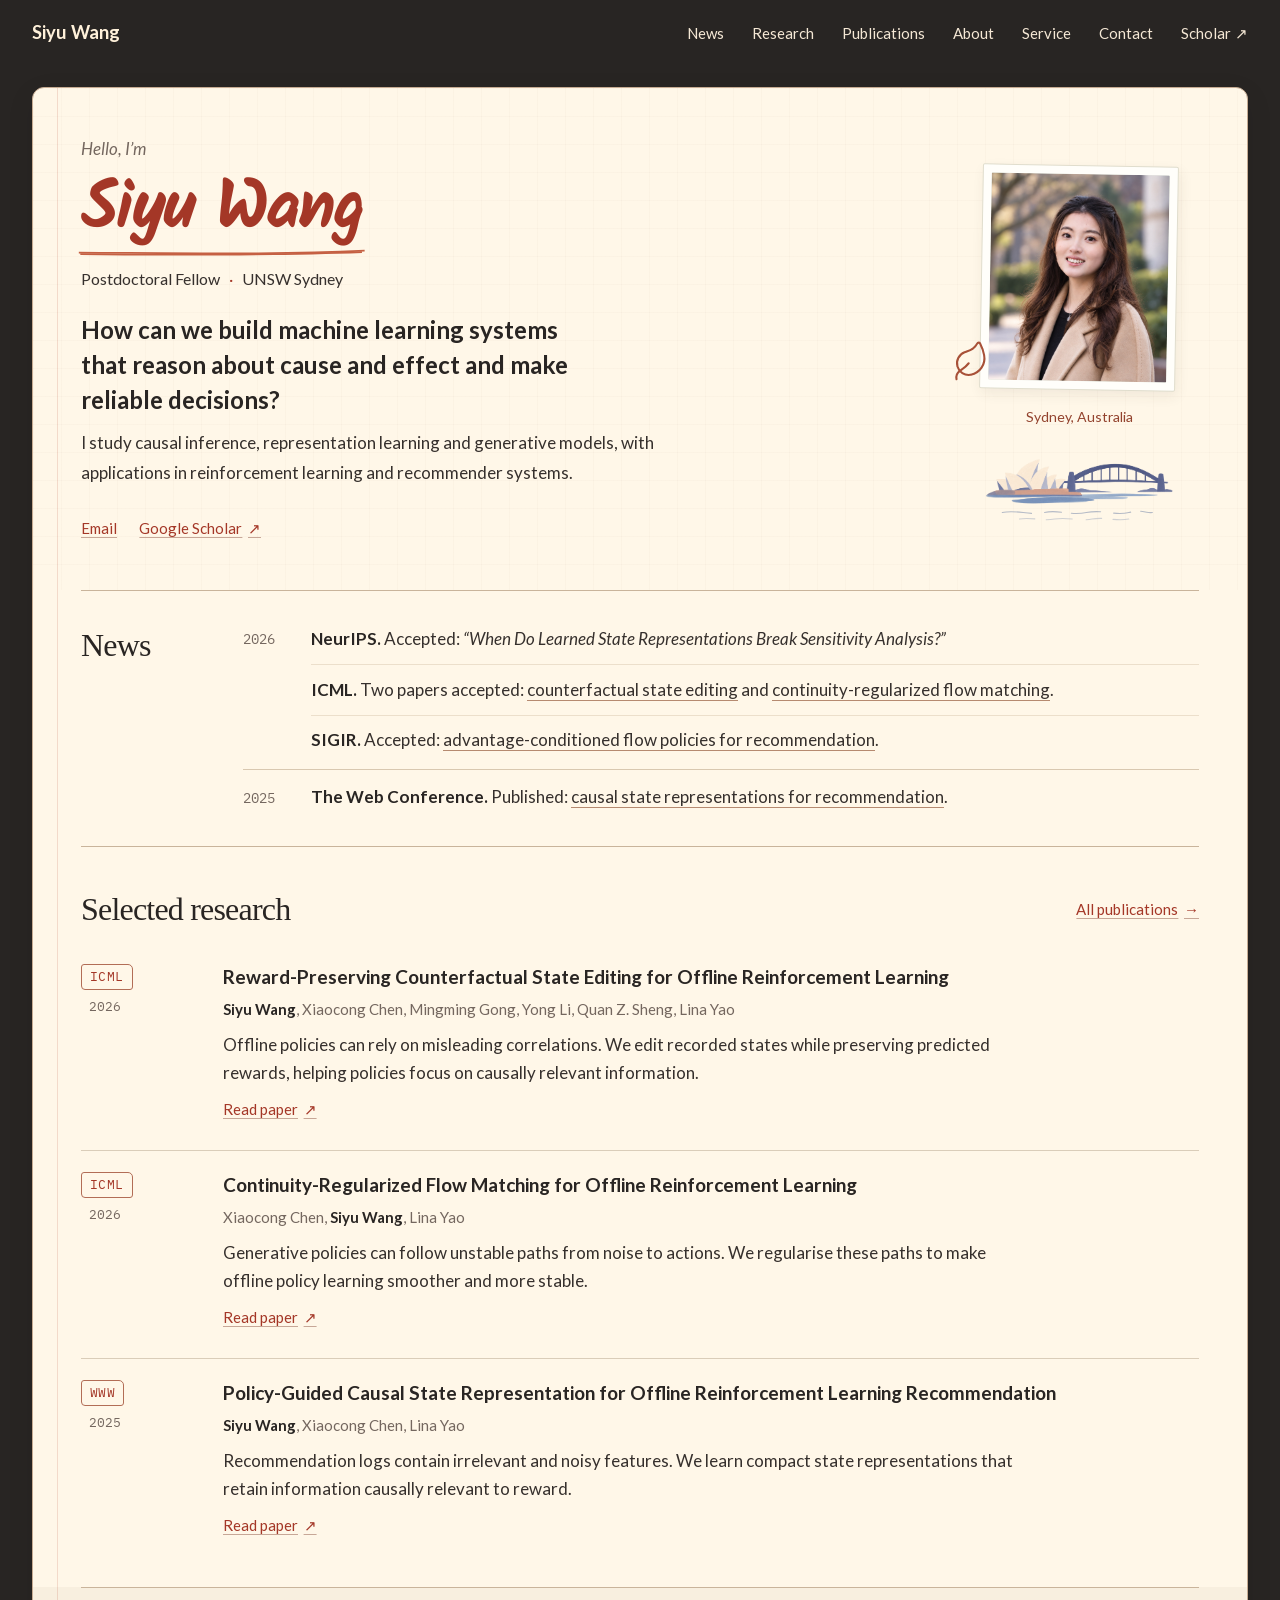
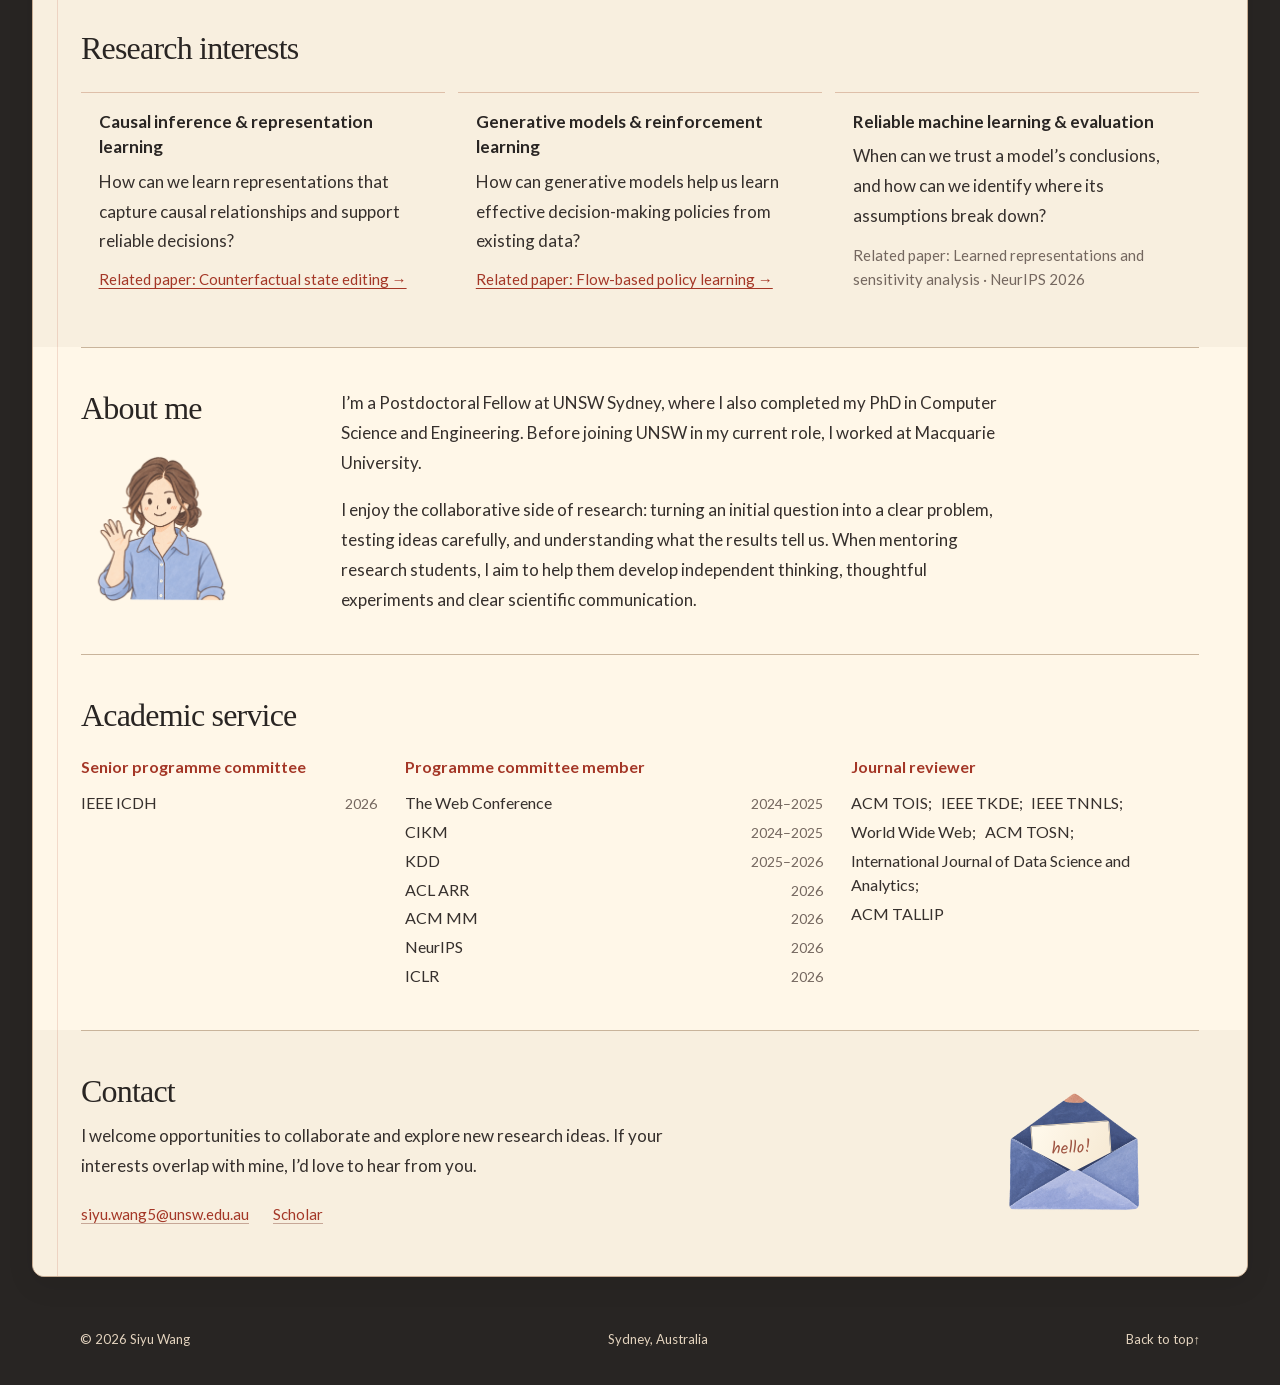
==== index.html @ 3f7496ab "Publish Siyu Wang academic website" ====
<!doctype html>
<html lang="en">
  <head>
    <meta charset="utf-8">
    <meta name="viewport" content="width=device-width, initial-scale=1">
    <title>Siyu Wang — Machine Learning Researcher</title>
    <meta name="description" content="Siyu Wang is a machine learning researcher working on causal inference, representation learning, generative models, and reliable decision-making.">
    <meta name="theme-color" content="#282523">
    <link rel="canonical" href="https://sy-siyu.github.io/">
    <meta property="og:type" content="profile">
    <meta property="og:title" content="Siyu Wang — Machine Learning Researcher">
    <meta property="og:description" content="Research in causal inference, representation learning, generative models, and reliable decision-making.">
    <meta property="og:url" content="https://sy-siyu.github.io/">
    <link rel="preload" href="assets/fonts/Kalam-Bold.ttf" as="font" type="font/ttf" crossorigin>
    <link rel="preload" href="assets/fonts/Lato-Regular.woff2" as="font" type="font/woff2" crossorigin>
    <link rel="stylesheet" href="assets/css/research.css?v=15">
    <link rel="stylesheet" href="assets/css/notebook.css?v=18">
    <script type="application/ld+json">
      {
        "@context": "https://schema.org",
        "@type": "Person",
        "name": "Siyu Wang",
        "jobTitle": "Postdoctoral Fellow",
        "affiliation": { "@type": "Organization", "name": "UNSW Sydney" },
        "alumniOf": { "@type": "CollegeOrUniversity", "name": "UNSW Sydney" },
        "url": "https://sy-siyu.github.io/",
        "sameAs": [
          "https://scholar.google.com/citations?user=9JVgfboAAAAJ&hl=en"
        ],
        "knowsAbout": [
          "Causal inference",
          "Representation learning",
          "Reinforcement learning",
          "Recommender systems",
          "Generative models",
          "Reliable machine learning"
        ]
      }
    </script>
  </head>
  <body>
    <a class="skip-link" href="#main">Skip to content</a>

    <header class="site-header" data-header>
      <div class="shell header-inner">
        <a class="brand" href="#top" aria-label="Siyu Wang, home">
          <span class="brand-name">Siyu Wang</span>
        </a>

        <nav class="site-nav" id="site-nav" aria-label="Primary navigation" data-nav>
          <a href="#news">News</a>
          <a href="#work">Research</a>
          <a href="publications/">Publications</a>
          <a href="#about">About</a>
          <a href="#service">Service</a>
          <a href="#contact">Contact</a>
          <a class="nav-cta" href="https://scholar.google.com/citations?user=9JVgfboAAAAJ&amp;hl=en" target="_blank" rel="noopener">Scholar <span aria-hidden="true">↗</span></a>
        </nav>

        <div class="header-controls">
          <button class="nav-toggle" type="button" aria-expanded="false" aria-controls="site-nav" data-nav-toggle>
            <span class="sr-only">Open navigation</span>
            <span></span><span></span>
          </button>
        </div>
      </div>
    </header>

    <main class="notebook" id="main">
      <section class="hero" id="top" aria-labelledby="hero-title">
        <div class="shell hero-grid">
          <div class="hero-copy">
            <p class="hero-greeting">Hello, I’m</p>
            <h1 id="hero-title"><span class="name-mark" data-note-mark="underline">Siyu Wang</span></h1>
            <p class="hero-role"><span class="role-title">Postdoctoral Fellow</span> <span class="role-institution">UNSW Sydney</span></p>
            <p class="hero-question">How can we build machine learning systems that reason about cause and effect and make reliable decisions?</p>
            <p class="hero-intro">I study causal inference, representation learning and generative models, with applications in reinforcement learning and recommender systems.</p>
            <div class="hero-actions">
              <a class="text-link" href="mailto:siyu.wang5@unsw.edu.au">Email</a>
              <a class="text-link" href="https://scholar.google.com/citations?user=9JVgfboAAAAJ&amp;hl=en" target="_blank" rel="noopener">Google Scholar <span aria-hidden="true">↗</span></a>
            </div>
          </div>

          <figure class="hero-portrait" data-motion-scene>
            <div class="portrait-float">
              <button class="portrait-control" type="button" data-motion-toggle disabled aria-label="Decorative motion" aria-pressed="false" aria-describedby="motion-hint" title="Portrait of Siyu Wang">
              <span class="portrait-tilt">
              <span class="portrait-mat">
              <span class="portrait-frame">
                <img src="assets/images/siyu-wang-portrait.jpg" alt="Portrait of Siyu Wang outdoors" width="1254" height="1254">
              </span>
              <!--
                Leaf icon: https://lucide.dev/icons/leaf
                ISC License. Copyright (c) 2026 Lucide Icons and Contributors.
                Permission to use, copy, modify, and/or distribute this software for any
                purpose with or without fee is hereby granted, provided that the above
                copyright notice and this permission notice appear in all copies.
                THE SOFTWARE IS PROVIDED "AS IS" AND THE AUTHOR DISCLAIMS ALL WARRANTIES
                WITH REGARD TO THIS SOFTWARE INCLUDING ALL IMPLIED WARRANTIES OF
                MERCHANTABILITY AND FITNESS. IN NO EVENT SHALL THE AUTHOR BE LIABLE FOR
                ANY SPECIAL, DIRECT, INDIRECT, OR CONSEQUENTIAL DAMAGES OR ANY DAMAGES
                WHATSOEVER RESULTING FROM LOSS OF USE, DATA OR PROFITS, WHETHER IN AN
                ACTION OF CONTRACT, NEGLIGENCE OR OTHER TORTIOUS ACTION, ARISING OUT OF
                OR IN CONNECTION WITH THE USE OR PERFORMANCE OF THIS SOFTWARE.
              -->
              <svg class="portrait-leaf" xmlns="http://www.w3.org/2000/svg" width="40" height="40" viewBox="0 0 24 24" fill="none" stroke="currentColor" stroke-width="1.25" stroke-linecap="round" stroke-linejoin="round" aria-hidden="true" focusable="false">
                <path pathLength="1" d="M11 20a10 10 0 0010-10 25.9 25.9 0 00-1.04-7.281 1 1 0 00-1.755-.325C15.833 5.5 13 5.5 9.8 6.1A7 7 0 0011 20" />
                <path pathLength="1" d="M2 21a5 5 0 012.911-4.544C7.613 15.212 8.351 15.24 11 13" />
              </svg>
              </span>
              </span>
              </button>
            </div>
            <figcaption>
              <span>Sydney, Australia</span>
              <span class="harbour-scene">
              <img class="sydney-vignette" src="assets/images/sydney-harbour-abstract-v2.webp" alt="Abstract Sydney Harbour painting, with the Opera House on the left and Harbour Bridge behind it to the right" width="2172" height="724" decoding="async">
              <svg class="harbour-water" viewBox="0 0 240 25" fill="none" aria-hidden="true" focusable="false">
                <path class="water-line water-line-one" d="M26 8c18-4 33 4 51 0s32 4 52 0 35 4 52 0 20 1 29 0" />
                <path class="water-line water-line-two" d="M47 16c14-3 27 3 43 0s30 3 46 0 28 3 45 0" />
              </svg>
              </span>
              <span id="motion-hint" class="sr-only">Click or tap the photo to pause or resume decorative motion throughout the page.</span>
            </figcaption>
          </figure>
        </div>

      </section>

      <section class="section news-section" id="news" aria-labelledby="news-title">
        <div class="shell">
          <div class="news-grid">
            <div class="news-heading reveal">
              <h2 id="news-title">News</h2>
            </div>

            <div class="news-feed">
              <div class="news-year-group" role="group" aria-labelledby="news-2026">
                <time class="news-year" id="news-2026" datetime="2026">2026</time>
                <ol class="news-list">
                  <li class="news-item reveal">
                    <p><strong>NeurIPS.</strong> Accepted: <cite>“When Do Learned State Representations Break Sensitivity Analysis?”</cite></p>
                  </li>
                  <li class="news-item reveal">
                    <p><strong>ICML.</strong> Two papers accepted: <a href="https://proceedings.mlr.press/v306/wang26s.html" target="_blank" rel="noopener">counterfactual state editing</a> and <a href="https://proceedings.mlr.press/v306/chen26ep.html" target="_blank" rel="noopener">continuity-regularized flow matching</a>.</p>
                  </li>
                  <li class="news-item reveal">
                    <p><strong>SIGIR.</strong> Accepted: <a href="https://doi.org/10.1145/3805712.3809626" target="_blank" rel="noopener">advantage-conditioned flow policies for recommendation</a>.</p>
                  </li>
                </ol>
              </div>
              <div class="news-year-group" role="group" aria-labelledby="news-2025">
                <time class="news-year" id="news-2025" datetime="2025">2025</time>
                <ol class="news-list">
                  <li class="news-item reveal">
                    <p><strong>The Web Conference.</strong> Published: <a href="https://doi.org/10.1145/3696410.3714562" target="_blank" rel="noopener">causal state representations for recommendation</a>.</p>
                  </li>
                </ol>
              </div>
            </div>
          </div>
        </div>
      </section>

      <section class="section publication-section" id="work" aria-labelledby="publications-title">
        <div class="shell">
          <div class="publication-heading reveal">
            <div>
              <h2 id="publications-title">Selected research</h2>
            </div>
            <a class="text-link text-link-light" href="publications/">All publications <span aria-hidden="true">→</span></a>
          </div>

          <ol class="paper-list paper-list-featured">
            <li class="paper reveal" id="paper-counterfactual">
              <div class="paper-meta"><span>ICML</span><span>2026</span></div>
              <h3><a href="https://proceedings.mlr.press/v306/wang26s.html" target="_blank" rel="noopener">Reward-Preserving Counterfactual State Editing for Offline Reinforcement Learning</a></h3>
              <p class="paper-authors"><strong>Siyu Wang</strong>, Xiaocong Chen, Mingming Gong, Yong Li, Quan Z. Sheng, Lina Yao</p>
              <p>Offline policies can rely on misleading correlations. We edit recorded states while preserving predicted rewards, helping policies focus on causally relevant information.</p>
              <a class="paper-link" href="https://proceedings.mlr.press/v306/wang26s.html" target="_blank" rel="noopener" aria-label="Read Reward-Preserving Counterfactual State Editing for Offline Reinforcement Learning">Read paper <span aria-hidden="true">↗</span></a>
            </li>
            <li class="paper reveal" id="paper-flow">
              <div class="paper-meta"><span>ICML</span><span>2026</span></div>
              <h3><a href="https://proceedings.mlr.press/v306/chen26ep.html" target="_blank" rel="noopener">Continuity-Regularized Flow Matching for Offline Reinforcement Learning</a></h3>
              <p class="paper-authors">Xiaocong Chen, <strong>Siyu Wang</strong>, Lina Yao</p>
              <p>Generative policies can follow unstable paths from noise to actions. We regularise these paths to make offline policy learning smoother and more stable.</p>
              <a class="paper-link" href="https://proceedings.mlr.press/v306/chen26ep.html" target="_blank" rel="noopener" aria-label="Read Continuity-Regularized Flow Matching for Offline Reinforcement Learning">Read paper <span aria-hidden="true">↗</span></a>
            </li>
            <li class="paper reveal">
              <div class="paper-meta"><span>WWW</span><span>2025</span></div>
              <h3><a href="https://doi.org/10.1145/3696410.3714562" target="_blank" rel="noopener">Policy-Guided Causal State Representation for Offline Reinforcement Learning Recommendation</a></h3>
              <p class="paper-authors"><strong>Siyu Wang</strong>, Xiaocong Chen, Lina Yao</p>
              <p>Recommendation logs contain irrelevant and noisy features. We learn compact state representations that retain information causally relevant to reward.</p>
              <a class="paper-link" href="https://doi.org/10.1145/3696410.3714562" target="_blank" rel="noopener" aria-label="Read Policy-Guided Causal State Representation for Offline Reinforcement Learning Recommendation">Read paper <span aria-hidden="true">↗</span></a>
            </li>
          </ol>
        </div>
      </section>

      <section class="section research-section" id="research" aria-labelledby="research-title">
        <div class="shell">
          <div class="reveal">
            <h2 id="research-title">Research interests</h2>
          </div>
          <ul class="interest-list">
            <li class="reveal"><strong>Causal inference &amp; representation learning</strong><p>How can we learn representations that capture causal relationships and support reliable decisions?</p><a class="interest-link" href="#paper-counterfactual">Related paper: Counterfactual state editing →</a></li>
            <li class="reveal"><strong>Generative models &amp; reinforcement learning</strong><p>How can generative models help us learn effective decision-making policies from existing data?</p><a class="interest-link" href="#paper-flow">Related paper: Flow-based policy learning →</a></li>
            <li class="reveal"><strong>Reliable machine learning &amp; evaluation</strong><p>When can we trust a model’s conclusions, and how can we identify where its assumptions break down?</p><p class="interest-note">Related paper: Learned representations and sensitivity analysis · NeurIPS 2026</p></li>
          </ul>
        </div>
      </section>

      <section class="section about-section" id="about" aria-labelledby="about-title">
        <div class="shell">
          <div class="about-grid">
            <div class="about-heading reveal">
              <h2 id="about-title">About me</h2>
              <img class="personal-doodle" src="assets/images/siyu-cartoon-v6-soft.webp" alt="Soft painted cartoon of Siyu with a loose bun and blue shirt, smiling and waving" width="1254" height="1254" loading="lazy" decoding="async">
            </div>
            <div class="about-copy reveal">
              <p>I’m a Postdoctoral Fellow at UNSW Sydney, where I also completed my PhD in Computer Science and Engineering. Before joining UNSW in my current role, I worked at Macquarie University.</p>
              <p>I enjoy the collaborative side of research: turning an initial question into a clear problem, testing ideas carefully, and understanding what the results tell us. When mentoring research students, I aim to help them develop independent thinking, thoughtful experiments and clear scientific communication.</p>
            </div>
          </div>
        </div>
      </section>

      <section class="section service-section" id="service" aria-labelledby="service-title">
        <div class="shell">
          <h2 id="service-title">Academic service</h2>
          <dl class="service-list">
            <div><dt>Senior programme committee</dt><dd><ul class="service-venues" role="list">
              <li><span>IEEE ICDH</span> <span class="service-year">2026</span></li>
            </ul></dd></div>
            <div><dt>Programme committee member</dt><dd><ul class="service-venues" role="list">
              <li><span>The Web Conference</span> <span class="service-year">2024–2025</span></li>
              <li><span>CIKM</span> <span class="service-year">2024–2025</span></li>
              <li><span>KDD</span> <span class="service-year">2025–2026</span></li>
              <li><span>ACL ARR</span> <span class="service-year">2026</span></li>
              <li><span>ACM MM</span> <span class="service-year">2026</span></li>
              <li><span>NeurIPS</span> <span class="service-year">2026</span></li>
              <li><span>ICLR</span> <span class="service-year">2026</span></li>
            </ul></dd></div>
            <div><dt>Journal reviewer</dt><dd><ul class="service-venues" role="list">
              <li><span>ACM TOIS</span></li>
              <li><span>IEEE TKDE</span></li>
              <li><span>IEEE TNNLS</span></li>
              <li><span>World Wide Web</span></li>
              <li><span>ACM TOSN</span></li>
              <li><span>International Journal of Data Science and Analytics</span></li>
              <li><span>ACM TALLIP</span></li>
            </ul></dd></div>
          </dl>
        </div>
      </section>

      <section class="contact-section" id="contact" aria-labelledby="contact-title">
        <div class="shell contact-grid">
          <div class="reveal">
            <h2 id="contact-title">Contact</h2>
          </div>
          <div class="contact-copy reveal">
            <p>I welcome opportunities to collaborate and explore new research ideas. If your interests overlap with mine, I’d love to hear from you.</p>
            <div class="contact-links">
              <a class="text-link" href="mailto:siyu.wang5@unsw.edu.au">siyu.wang5@unsw.edu.au</a>
              <a class="text-link" href="https://scholar.google.com/citations?user=9JVgfboAAAAJ&amp;hl=en" target="_blank" rel="noopener">Scholar</a>
            </div>
          </div>
          <div class="contact-sketch reveal" data-motion-scene aria-hidden="true">
            <div class="envelope-art">
              <img class="envelope-back" src="assets/images/contact-envelope-v2-empty.webp" alt="" width="1536" height="1024" loading="lazy" decoding="async">
              <span class="envelope-letter"><span>hello!</span></span>
              <img class="envelope-front" src="assets/images/contact-envelope-v2-empty.webp" alt="" width="1536" height="1024" loading="lazy" decoding="async">
            </div>
          </div>
        </div>
      </section>
    </main>

    <footer class="site-footer">
      <div class="shell footer-inner">
        <p><span aria-hidden="true">©</span> <span data-year>2026</span> Siyu Wang</p>
        <p>Sydney, Australia</p>
        <a href="#top">Back to top <span aria-hidden="true">↑</span></a>
      </div>
    </footer>

    <script src="assets/js/vendor/rough-notation/rough-notation.iife.js?v=0.5.1" defer></script>
    <script src="assets/js/research.js?v=13" defer></script>
  </body>
</html>
---- assets/css/research.css ----
@font-face {
  font-family: "Kalam";
  src: url("../fonts/Kalam-Regular.ttf") format("truetype");
  font-weight: 400;
  font-style: normal;
  font-display: swap;
}

@font-face {
  font-family: "Kalam";
  src: url("../fonts/Kalam-Bold.ttf") format("truetype");
  font-weight: 700;
  font-style: normal;
  font-display: swap;
}

@font-face {
  font-family: "Lato";
  src: url("../fonts/Lato-Regular.woff2") format("woff2");
  font-weight: 400;
  font-style: normal;
  font-display: swap;
}

@font-face {
  font-family: "Lato";
  src: url("../fonts/Lato-Bold.woff2") format("woff2");
  font-weight: 700;
  font-style: normal;
  font-display: swap;
}

@font-face {
  font-family: "Lato";
  src: url("../fonts/Lato-Italic.woff2") format("woff2");
  font-weight: 400;
  font-style: italic;
  font-display: swap;
}

@font-face {
  font-family: "IBM Plex Mono";
  src: url("../fonts/IBMPlexMono-Regular.ttf") format("truetype");
  font-weight: 400;
  font-style: normal;
  font-display: swap;
}

:root {
  --ink: #243a32;
  --text: #242b27;
  --muted: #5c675e;
  --paper: #faf8f3;
  --accent: #a04d37;
  --line: #dedfd5;
  --sans: "Lato", "Helvetica Neue", Helvetica, Arial, sans-serif;
  --mono: "IBM Plex Mono", "SFMono-Regular", Consolas, monospace;
  --hand: "Kalam", "Segoe Print", "Bradley Hand", cursive;
  --green-wash: #edf2e9;
  --peach-wash: #f5eee4;
  --shell: min(960px, calc(100% - 4rem));
  --header-h: 66px;
  --motion-ease: cubic-bezier(0.22, 1, 0.36, 1);
}

* { box-sizing: border-box; }
html { scroll-behavior: smooth; scroll-padding-top: calc(var(--header-h) + 1rem); }
body {
  margin: 0;
  background: var(--paper);
  color: var(--text);
  font: 1.125rem/1.75 var(--sans);
  font-synthesis: none;
  -webkit-font-smoothing: antialiased;
}
body.nav-open { overflow: hidden; }
img { display: block; max-width: 100%; }
a { color: inherit; text-underline-offset: 0.22em; }
a:hover { color: var(--accent); }
button, a { -webkit-tap-highlight-color: transparent; }
a:focus-visible, button:focus-visible {
  outline: 2px solid var(--accent);
  outline-offset: 5px;
  border-radius: 2px;
}
.shell { width: var(--shell); margin-inline: auto; }
.sr-only {
  position: absolute;
  width: 1px;
  height: 1px;
  padding: 0;
  margin: -1px;
  overflow: hidden;
  clip: rect(0, 0, 0, 0);
  white-space: nowrap;
  border: 0;
}
.skip-link {
  position: fixed;
  z-index: 100;
  top: 0.5rem;
  left: 0.5rem;
  padding: 0.5rem 1rem;
  background: var(--paper);
  transform: translateY(-160%);
}
.skip-link:focus { transform: none; }

/* Content is visible by default, even when JavaScript is unavailable. */
@keyframes content-arrive {
  from { opacity: 0; transform: translateY(14px); }
  to { opacity: 1; transform: translateY(0); }
}

@media (prefers-reduced-motion: no-preference) {
  .section .reveal.is-visible,
  .contact-section .reveal.is-visible:not(.contact-sketch) {
    animation: content-arrive 650ms var(--motion-ease) backwards;
    animation-delay: var(--reveal-delay, 0ms);
  }
  .news-item:nth-child(2), .interest-list li:nth-child(2) { --reveal-delay: 60ms; }
  .news-item:nth-child(3), .interest-list li:nth-child(3) { --reveal-delay: 120ms; }
  .news-item:nth-child(4) { --reveal-delay: 180ms; }
  .reveal:focus-within, .hero-actions:focus-within { animation: none !important; }
}

.site-header {
  position: sticky;
  z-index: 50;
  top: 0;
  min-height: var(--header-h);
  background: rgba(250, 248, 243, 0.97);
  border-bottom: 1px solid var(--line);
  transition: box-shadow 250ms ease, background-color 250ms ease;
}
.site-header.is-scrolled { box-shadow: 0 3px 18px rgba(36, 58, 50, 0.045); }
.header-inner {
  min-height: var(--header-h);
  display: flex;
  align-items: center;
  justify-content: space-between;
  gap: clamp(0.75rem, 2vw, 1.5rem);
}
.header-controls { order: 2; display: flex; align-items: center; gap: 0.25rem; }
.brand {
  flex-shrink: 0;
  color: var(--ink);
  font: 700 1.55rem/1.3 var(--hand);
  text-decoration: none;
}
.site-nav {
  order: 1;
  margin-left: auto;
  display: flex;
  align-items: center;
  gap: 1.6rem;
  font-size: 0.9375rem;
}
.site-nav a {
  position: relative;
  display: inline-flex;
  align-items: center;
  min-height: 44px;
  gap: 0.25rem;
  text-decoration: none;
}
.site-nav a::after {
  content: "";
  position: absolute;
  inset: auto 0 8px;
  height: 1px;
  background: var(--accent);
  transform: scaleX(0);
  transform-origin: left;
  transition: transform 180ms ease;
}
.site-nav a:hover::after, .site-nav a:focus-visible::after { transform: scaleX(1); }
.nav-toggle { display: none; }

.hero {
  background-image:
    linear-gradient(rgba(36, 58, 50, 0.025) 1px, transparent 1px),
    linear-gradient(90deg, rgba(36, 58, 50, 0.025) 1px, transparent 1px);
  background-size: 28px 28px;
}

.hero-grid {
  display: grid;
  grid-template-columns: minmax(0, 1fr) 208px;
  gap: clamp(2rem, 6vw, 5rem);
  align-items: center;
  padding-block: 3rem 2.5rem;
}
.hero h1 {
  margin: 0;
  color: var(--ink);
  font: 700 clamp(3.25rem, 6.5vw, 4.5rem)/1.2 var(--hand);
  letter-spacing: -0.035em;
}
.name-mark { position: relative; display: inline-block; }
.name-mark::after {
  content: "";
  position: absolute;
  inset: auto 2% 4px 1%;
  height: 7px;
  border-bottom: 3px solid #c98666;
  border-radius: 50%;
  transform-origin: left;
  animation: signature-line 1s 250ms both ease-out;
}
@keyframes signature-line {
  from { transform: scaleX(0) rotate(-1deg); }
  to { transform: scaleX(1) rotate(-1deg); }
}
.hero-role {
  margin: 0.7rem 0 0;
  font-family: var(--mono);
  font-size: 0.875rem;
  font-weight: 400;
  letter-spacing: 0.015em;
  line-height: 1.8;
}
.hero-role span { color: var(--accent); padding-inline: 0.18rem; }
.hero-intro {
  max-width: 63ch;
  margin: 1.2rem 0 0;
  color: var(--text);
  font-size: 1.125rem;
  line-height: 1.75;
}
.hero-actions {
  display: flex;
  align-items: center;
  flex-wrap: wrap;
  gap: 1.4rem;
  margin-top: 1rem;
}
.text-link {
  display: inline-flex;
  align-items: center;
  gap: 0.35rem;
  min-height: 44px;
  color: var(--accent);
  font-size: 0.9375rem;
  text-decoration-color: #c7a797;
  transition: color 180ms ease, text-decoration-color 180ms ease;
}
.text-link:hover { text-decoration-color: currentColor; }
.text-link span, .paper-link span { transition: transform 180ms ease; }
.text-link:is(:hover, :focus-visible) span,
.paper-link:is(:hover, :focus-visible) span { transform: translate(2px, -2px); }
.text-link, .paper-link {
  transition: color 180ms ease, text-decoration-color 180ms ease, text-underline-offset 220ms ease;
}
.text-link:is(:hover, :focus-visible), .paper-link:is(:hover, :focus-visible) {
  text-underline-offset: 0.32em;
}
.hero-portrait { margin: 0; width: 100%; }
.portrait-float { --float-distance: -5px; }
.portrait-mat {
  position: relative;
  transition: transform 550ms var(--motion-ease);
}
.portrait-leaf {
  position: absolute;
  left: -25px;
  bottom: -6px;
  width: 40px;
  height: 40px;
  color: #67806d;
  transform: rotate(-12deg);
  transform-origin: 12% 88%;
  pointer-events: none;
}
@keyframes portrait-drift {
  0%, 100% { transform: translateY(0); }
  50% { transform: translateY(var(--float-distance)); }
}
@keyframes leaf-sway {
  0%, 100% { transform: rotate(-12deg); }
  50% { transform: rotate(1deg); }
}
.portrait-leaf path {
  stroke-dasharray: 1;
  stroke-dashoffset: 0;
  animation: leaf-draw 1.3s 500ms cubic-bezier(0.3, 0.1, 0.3, 1) 1 both;
}
.portrait-leaf path + path {
  animation-duration: 650ms;
  animation-delay: 1.35s;
}
@keyframes leaf-draw {
  from { stroke-dashoffset: 1; }
  to { stroke-dashoffset: 0; }
}
.portrait-frame {
  overflow: hidden;
  aspect-ratio: 0.9;
  border-radius: 8px;
  background: #e0e4d9;
  border: 5px solid #fffdfa;
  box-shadow: 0 4px 16px rgba(36, 58, 50, 0.09);
  transition: box-shadow 550ms ease;
}
.portrait-frame img {
  width: 100%;
  height: 100%;
  object-fit: cover;
  object-position: 50% 42%;
  transition: transform 750ms var(--motion-ease);
}
@media (hover: hover) and (pointer: fine) and (prefers-reduced-motion: no-preference) {
  .hero-portrait:hover .portrait-mat { transform: translateY(-4px) rotate(-1.25deg); }
  .hero-portrait:hover .portrait-frame { box-shadow: 0 10px 24px rgba(36, 58, 50, 0.13); }
  .hero-portrait:hover .portrait-frame img { transform: scale(1.025); }
}
.hero-portrait figcaption {
  padding-top: 0.6rem;
  color: var(--muted);
  font-size: 0.8125rem;
  text-align: center;
}

.section > .shell,
.contact-section > .shell {
  padding-block: 2.2rem;
  border-top: 1px solid var(--line);
}
.news-section, .contact-section { background: var(--green-wash); }
.research-section { background: var(--peach-wash); }
.news-section, .research-section, .contact-section { border-block: 1px solid var(--line); }
.news-section > .shell,
.research-section > .shell,
.contact-section > .shell,
.publication-section > .shell,
.about-section > .shell { border-top: 0; }
h2 {
  margin: 0 0 1.25rem;
  color: var(--ink);
  font: 400 2.3rem/1.25 var(--hand);
  letter-spacing: -0.035em;
}
.news-grid { display: grid; grid-template-columns: 122px minmax(0, 1fr); gap: 2rem; }
.news-heading h2 { margin-top: 0.15rem; }
.news-list { list-style: none; margin: 0; padding: 0; }
.news-item {
  display: grid;
  grid-template-columns: 3rem minmax(0, 1fr);
  gap: 1rem;
}
.news-item + .news-item {
  margin-top: 1.1rem;
  padding-top: 1.1rem;
  border-top: 1px solid var(--line);
}
.news-item time {
  color: var(--accent);
  font-family: var(--mono);
  font-size: 0.8125rem;
  font-variant-numeric: tabular-nums;
  letter-spacing: 0.02em;
  padding-top: 0.12rem;
}
.news-item p { margin: 0; color: var(--text); line-height: 1.75; }
.news-item strong { color: var(--ink); font-weight: 700; }
.news-item cite { font-style: italic; font-weight: 400; }
.news-item a { text-decoration-color: #b5beb0; }

.publication-heading {
  display: flex;
  justify-content: space-between;
  align-items: baseline;
  flex-wrap: wrap;
  gap: 0.5rem 1.5rem;
  margin-bottom: 0.4rem;
}
.publication-heading h2 { margin-bottom: 0.3rem; }
.paper-list { list-style: none; margin: 0; padding: 0; }
.paper {
  display: grid;
  grid-template-columns: 122px minmax(0, 1fr);
  gap: 0 2rem;
  padding-block: 1.3rem;
}
.paper + .paper { border-top: 1px solid var(--line); }
.paper:last-child { padding-bottom: 0; }
.paper-meta {
  grid-row: 1 / span 4;
  display: flex;
  flex-direction: column;
  align-items: flex-start;
  gap: 0.1rem;
  padding-top: 0.12rem;
  color: var(--muted);
  font-family: var(--mono);
  font-size: 0.8125rem;
}
.paper-meta span:first-child {
  color: var(--accent);
  font-weight: 400;
}
.paper h3 {
  margin: 0;
  color: var(--ink);
  font-size: 1.1875rem;
  font-weight: 700;
  line-height: 1.45;
  text-wrap: pretty;
}
.paper p {
  grid-column: 2;
  margin: 0.45rem 0 0;
  color: var(--text);
  font-size: 1.0625rem;
  line-height: 1.65;
}
.paper .paper-authors {
  margin-top: 0.35rem;
  color: var(--muted);
  font-size: 0.875rem;
  line-height: 1.6;
}
.paper-authors strong { color: var(--ink); font-weight: 700; }
.paper-link {
  grid-column: 2;
  justify-self: start;
  display: inline-flex;
  align-items: center;
  gap: 0.35rem;
  min-height: 44px;
  color: var(--accent);
  font-size: 0.9375rem;
  text-decoration-color: #c7a797;
}
.paper-link:hover { text-decoration-color: currentColor; }

.interest-list {
  list-style: none;
  padding: 0;
  margin: 0;
  max-width: 83ch;
  color: var(--text);
}
.interest-list li + li { margin-top: 0.75rem; }
.interest-list strong { color: var(--ink); font-weight: 700; }
.about-grid { display: grid; grid-template-columns: 122px minmax(0, 1fr); gap: 2rem; }
.about-heading h2 { font-size: 2.1rem; }
.about-copy p { margin: 0; color: var(--text); }
.about-copy p + p { margin-top: 0.8rem; }
.contact-grid { display: grid; grid-template-columns: minmax(0, 1fr) 300px; column-gap: 3rem; row-gap: 0; align-items: center; }
.contact-grid > div:first-child { grid-column: 1; }
.contact-grid h2 { font-size: 2.1rem; }
.contact-copy { grid-column: 1; }
.contact-copy p { margin: 0; color: var(--text); }
.contact-links { display: flex; flex-wrap: wrap; gap: 0.2rem 1.5rem; margin-top: 0.4rem; }
.contact-sketch { grid-column: 2; grid-row: 1 / span 2; width: 100%; align-self: center; }
.contact-sketch img { width: 100%; height: auto; }
.contact-sketch.is-visible img { animation: sketch-arrive 2.6s cubic-bezier(0.2, 0.65, 0.3, 1) both; }
@keyframes sketch-arrive {
  from { clip-path: inset(0 100% 0 0); opacity: 0.35; }
  to { clip-path: inset(0 0 0 0); opacity: 1; }
}
.footer-inner {
  display: flex;
  align-items: center;
  justify-content: space-between;
  flex-wrap: wrap;
  gap: 0.5rem 1.5rem;
  padding-block: 1.3rem;
  border-top: 1px solid var(--line);
  font-size: 0.8125rem;
  color: var(--muted);
}
.footer-inner p { margin: 0; }
.footer-inner a { min-height: 44px; display: inline-flex; align-items: center; text-decoration: none; }

@media (max-width: 700px) {
  :root { --shell: calc(100% - 2.5rem); --header-h: 60px; }
  .site-nav { gap: 1rem; }
  .hero-grid { grid-template-columns: minmax(0, 1fr) 172px; gap: 1.75rem; padding-block: 2.25rem; }
  .hero h1 { font-size: 3.25rem; }
  .hero-role span { display: none; }
  .hero-role { max-width: 25ch; }
  .hero-intro { font-size: 1rem; }
  .news-grid { grid-template-columns: 1fr; gap: 0; }
  .paper { grid-template-columns: 78px minmax(0, 1fr); column-gap: 1.25rem; }
  .about-grid, .contact-grid { grid-template-columns: 1fr; gap: 0; }
  .contact-sketch { grid-column: 1; grid-row: auto; width: min(300px, 85%); justify-self: end; margin-top: 1.1rem; }
  .about-heading h2, .contact-grid h2 { font-size: 2.2rem; }
}

@media (max-width: 700px) {
  .nav-toggle {
    display: grid;
    position: relative;
    z-index: 2;
    place-content: center;
    gap: 6px;
    width: 44px;
    height: 44px;
    padding: 0;
    border: 0;
    color: var(--ink);
    background: transparent;
  }
  .nav-toggle span:not(.sr-only) {
    display: block;
    width: 22px;
    height: 1px;
    background: currentColor;
    transition: transform 220ms var(--motion-ease);
  }
  .nav-toggle[aria-expanded="true"] span:nth-child(2) { transform: translateY(3.5px) rotate(45deg); }
  .nav-toggle[aria-expanded="true"] span:nth-child(3) { transform: translateY(-3.5px) rotate(-45deg); }
  .site-nav {
    position: fixed;
    inset: var(--header-h) 0 0;
    display: flex;
    flex-direction: column;
    align-items: flex-start;
    justify-content: flex-start;
    gap: 1rem;
    padding: 2rem 1.5rem;
    background: var(--paper);
    font-size: 1.3rem;
    opacity: 0;
    visibility: hidden;
  }
  .site-nav.is-open { opacity: 1; visibility: visible; }
  @media (prefers-reduced-motion: no-preference) {
    .site-nav.is-open { animation: menu-arrive 220ms var(--motion-ease) backwards; }
    .site-nav.is-open a { animation: content-arrive 350ms var(--motion-ease) backwards; }
    .site-nav.is-open a:nth-child(2) { animation-delay: 35ms; }
    .site-nav.is-open a:nth-child(3) { animation-delay: 70ms; }
    .site-nav.is-open a:nth-child(4) { animation-delay: 105ms; }
    .site-nav.is-open a:nth-child(5) { animation-delay: 140ms; }
    .site-nav a:focus-visible { animation: none; }
  }
}

@media (max-width: 560px) {
  body { font-size: 1rem; }
  .hero-grid {
    grid-template-columns: minmax(0, 1fr) 104px;
    gap: 0 1.25rem;
    align-items: start;
    padding-block: 2rem 1.75rem;
  }
  .hero-copy { display: contents; }
  .hero h1 { grid-column: 1; grid-row: 1; font-size: clamp(2.35rem, 9.2vw, 3rem); }
  .hero-role { grid-column: 1; grid-row: 2; font-size: 0.875rem; margin-top: 0.6rem; max-width: 23ch; }
  .hero-portrait { grid-column: 2; grid-row: 1 / span 2; }
  .portrait-float { --float-distance: -3px; }
  .hero-portrait figcaption { display: none; }
  .portrait-leaf { width: 28px; height: 28px; left: -15px; bottom: -5px; }
  .hero-intro { grid-column: 1 / -1; margin-top: 1.25rem; }
  .hero-actions { grid-column: 1 / -1; margin-top: 0.75rem; }
  .portrait-frame { aspect-ratio: 0.9; border-radius: 6px; }
  .section > .shell, .contact-section > .shell { padding-block: 1.75rem; }
  h2, .about-heading h2, .contact-grid h2 { font-size: 2.1rem; }
  .news-item { grid-template-columns: 2.7rem minmax(0, 1fr); gap: 0.65rem; }
  .news-item + .news-item { margin-top: 1rem; }
  .publication-heading { margin-bottom: 0; }
  .publication-heading .text-link { font-size: 0.875rem; }
  .paper { grid-template-columns: 1fr; padding-block: 1.25rem; }
  .paper-meta { grid-row: auto; flex-direction: row; gap: 0.5rem; margin-bottom: 0.45rem; align-items: baseline; }
  .paper p, .paper-link { grid-column: 1; }
  .paper h3 { font-size: 1.0625rem; }
  .footer-inner p:nth-child(2) { display: none; }
}

@keyframes menu-arrive {
  from { opacity: 0; }
  to { opacity: 1; }
}

@media (max-width: 350px) {
  .hero-grid { grid-template-columns: minmax(0, 1fr) 88px; gap: 0 0.75rem; }
  .hero h1 { font-size: 2rem; }
  .hero-role { font-size: 0.875rem; }
}

@media (prefers-reduced-motion: reduce) {
  html { scroll-behavior: auto; }
  *, *::before, *::after { animation: none !important; transition: none !important; }
  .text-link span, .paper-link span { transform: none !important; }
}

@media print {
  *, *::before, *::after { animation: none !important; transition: none !important; }
  .site-header, .hero-actions, .site-footer, .portrait-leaf { display: none; }
  body { background: white; color: black; }
  .shell { width: 100%; }
  .hero-grid { padding-top: 0; }
  .paper { break-inside: avoid; }
}
---- assets/css/notebook.css ----
/* Notebook edition: paper, margin notes, and a personal photographic print. */
:root {
  --paper: #fff7e8;
  --ink: #292523;
  --text: #36302d;
  --muted: #74675f;
  --accent: #a43727;
  --line: #dacdb9;
  --green-wash: #f6eddf;
  --peach-wash: #f6e7d6;
  --shell: min(1120px, calc(100% - 4rem));
}

body { background: #282523; }
.site-header { background: #282523f7; border-bottom-color: transparent; }
.site-header.is-scrolled { border-bottom-color: #494039; box-shadow: 0 3px 16px #00000018; }
.brand { font-size: 1.5rem; color: #fff1da; }
.brand:hover, .site-nav a:hover { color: #ffb8a0; }
.site-nav { gap: 1.75rem; color: #f5e8d5; }
.site-nav a::after { background: #e78b70; }
.nav-toggle { color: #fff1da; }
.site-header :focus-visible, .site-footer :focus-visible { outline-color: #ffb8a0; }
.header-controls { display: none; }

.notebook {
  position: relative;
  width: var(--shell);
  margin: 1.25rem auto 2.5rem;
  background: var(--paper);
  border: 1px solid #c6ab92;
  border-radius: 12px;
  box-shadow: 0 8px 28px #00000014;
}
.notebook::before {
  content: "";
  position: absolute;
  top: 0;
  bottom: 0;
  left: 2.5rem;
  z-index: 1;
  width: 1px;
  background: #ba51372b;
  pointer-events: none;
}
.notebook .shell { width: min(960px, calc(100% - 8rem)); }
.hero {
  border-radius: 21px 18px 0 0;
  background-image: linear-gradient(#8e695507 1px, transparent 1px), linear-gradient(90deg, #8e695507 1px, transparent 1px);
  background-size: 28px 28px;
}
.hero-grid {
  grid-template-columns: minmax(0, 1fr) 210px;
  gap: 3.5rem;
  align-items: center;
  padding-block: 2.9rem 2.5rem;
}
.hero-greeting {
  margin: 0 0 0.35rem;
  color: var(--muted);
  font-size: 1.0625rem;
  font-style: italic;
}
.hero h1 { color: var(--accent); font-size: clamp(3.25rem, 5.7vw, 4.25rem); letter-spacing: -0.045em; }
.hero h1, h2 { position: relative; }
[data-note-mark] { display: inline-block; }
.name-mark::after { border-bottom-color: #b66549; opacity: 0.75; }
.name-mark.has-ink-mark::after { display: none; }
.hero-role { display: flex; flex-wrap: wrap; margin-top: 0.9rem; font: 400 1rem/1.65 var(--sans); letter-spacing: 0; }
.hero-role span { display: block; color: var(--text); padding: 0; }
.role-institution::before { content: "·"; padding-inline: 0.55rem; color: var(--accent); }
.hero-question { max-width: 32ch; margin: 1.3rem 0 0; color: var(--ink); font-size: 1.5rem; font-weight: 700; line-height: 1.45; text-wrap: pretty; }
.hero-intro { max-width: 53ch; margin-top: 0.7rem; font-size: 1.0625rem; line-height: 1.75; }
.hero-actions { margin-top: 1.15rem; }
.hero-portrait { position: relative; justify-self: center; max-width: 196px; }
.portrait-control {
  display: block;
  width: 100%;
  padding: 0;
  border: 0;
  background: transparent;
  color: inherit;
  font: inherit;
  text-align: inherit;
  cursor: pointer;
  touch-action: manipulation;
}
.portrait-control:disabled { cursor: default; opacity: 1; }
.portrait-tilt { display: block; transform: none; }
.portrait-mat {
  display: block;
  padding: 8px;
  background: #fffefa;
  border: 1px solid #e0ddcd;
  border-radius: 2px;
  box-shadow: 2px 5px 13px #403c2c13;
  transform: rotate(1deg);
}
.portrait-frame { display: block; border: 0; border-radius: 1px; box-shadow: none; aspect-ratio: 0.86; }
.portrait-leaf { left: -27px; bottom: 3px; color: #a85138; }
.hero-portrait figcaption {
  margin-top: 0.6rem;
  padding-top: 0.4rem;
  color: #93432e;
  font: 400 0.875rem/1.5 var(--sans);
  transform: none;
}
.hero-portrait figcaption > span:first-child { display: block; transform: none; }
.harbour-scene { position: relative; display: block; margin-top: 1.2rem; padding-bottom: 0.55rem; }
.sydney-vignette {
  display: block;
  width: 100%;
  height: auto;
  margin: 0 auto;
}
.harbour-water { display: block; position: absolute; bottom: -0.4rem; left: 0; width: 100%; height: auto; overflow: visible; color: #7a8bab; pointer-events: none; }
.water-line { stroke: currentColor; stroke-width: 1.3; stroke-linecap: round; opacity: 0.55; }
.water-line-one { stroke-dasharray: 36 16 21 12; }
.water-line-two { --ripple-distance: -82; stroke-dasharray: 19 14 32 17; opacity: 0.35; }

/* A short opening sequence, then ambient movement confined to the artwork. */
@keyframes print-arrive {
  from { opacity: 0; transform: translateY(24px) rotate(5deg) scale(0.96); }
  to { opacity: 1; transform: translateY(0) rotate(0) scale(1); }
}
@keyframes harbour-arrive {
  from { opacity: 0; clip-path: inset(0 100% 0 0); }
  to { opacity: 1; clip-path: inset(0 0 0 0); }
}
@keyframes print-breathe {
  0%, 100% { transform: translateY(0) rotate(0); }
  50% { transform: translateY(-8px) rotate(-1.2deg); }
}
@keyframes harbour-ripple {
  0% { stroke-dashoffset: 0; transform: translateX(-3px); }
  50% { transform: translateX(3px); }
  100% { stroke-dashoffset: var(--ripple-distance, -85); transform: translateX(-3px); }
}
@media (prefers-reduced-motion: no-preference) {
  .hero-copy > * { animation: content-arrive 850ms var(--motion-ease) backwards; }
  .hero-greeting { animation-delay: 0ms; }
  .hero h1 { animation-delay: 100ms; }
  .hero-role { animation-delay: 200ms; }
  .hero-question { animation-delay: 300ms; }
  .hero-intro { animation-delay: 400ms; }
  .hero-actions { animation-delay: 500ms; }
  .portrait-control { animation: print-arrive 1100ms 150ms var(--motion-ease) backwards; }
  .harbour-scene { animation: harbour-arrive 1200ms 550ms var(--motion-ease) backwards; }
  .portrait-float { animation: none; }
  .portrait-leaf { animation: none; }
  .water-line { animation: harbour-ripple 14s linear infinite; animation-play-state: paused; }
  .water-line-two { animation-duration: 18s; animation-direction: reverse; }
  .is-motion-active .portrait-float,
  .is-motion-active .portrait-leaf,
  .is-motion-active .water-line { animation-play-state: running; }
  .portrait-control:focus-visible { animation: none; }
  .hero-portrait:has(.portrait-control:focus-visible) .portrait-float { animation-play-state: paused; }
  .interest-list li { transition: translate 250ms var(--motion-ease), box-shadow 250ms ease; }
  .paper { transition: background-color 220ms ease; }
}

/* Pause is available through the portrait without adding a visible toolbar. */
.has-entered { animation: none !important; }
html.motion-paused *, html.motion-paused *::before, html.motion-paused *::after { animation: none !important; transition: none !important; }
html.motion-paused { scroll-behavior: auto; }
html.motion-paused .portrait-tilt { transform: none; }
html.motion-paused .rough-annotation path { stroke-dashoffset: 0 !important; }
html.motion-suspended *, html.motion-suspended *::before, html.motion-suspended *::after { animation-play-state: paused !important; }
/* Warm pages and ink-red accents, with graphite text for contrast. */
.section, .contact-section { border: 0; background: none; }
.section > .shell, .contact-section > .shell {
  padding-block: 2.5rem;
  border-top: 1px solid #c9b49b;
}
h2 { color: var(--ink); font-family: Georgia, "Times New Roman", serif; font-size: 2rem; font-weight: 400; letter-spacing: -0.025em; }
.news-section { background: none; }
.news-grid { grid-template-columns: 130px minmax(0, 1fr); gap: 2rem; }
.news-heading h2 { margin-top: 0; }
.news-section > .shell { padding-block: 2.1rem; }
.news-feed { min-width: 0; }
.news-year-group { display: grid; grid-template-columns: 3rem minmax(0, 1fr); gap: 1.25rem; }
.news-year-group + .news-year-group { margin-top: 0.85rem; padding-top: 0.85rem; border-top: 1px solid #d9c8b0; }
.news-year { padding-top: 0.2rem; color: var(--muted); font: 400 0.875rem/1.7 var(--mono); font-variant-numeric: tabular-nums; }
.news-list { padding-top: 0; }
.news-item { display: block; }
.news-item p { font-size: 1rem; line-height: 1.7; }
.news-item + .news-item { margin-top: 0.65rem; padding-top: 0.65rem; border-color: #d9c8b080; }
.news-item a { text-decoration-color: #b68a70; }

.publication-heading { align-items: center; margin-bottom: 0.75rem; }
.publication-heading h2 { margin: 0; }
.publication-heading > a { align-self: flex-end; }
.paper { grid-template-columns: 110px minmax(0, 1fr); padding-block: 1.2rem; }
.paper-meta { gap: 0.35rem; }
.paper-meta span:first-child {
  padding: 0.15rem 0.5rem;
  border: 1px solid #b26d56;
  color: var(--accent);
  border-radius: 3px 5px 3px 4px;
  line-height: 1.5;
  letter-spacing: 0.035em;
}
.paper-meta span + span { padding-left: 0.5rem; }
.paper h3 { font-size: 1.1875rem; line-height: 1.55; }
.paper h3 a { text-decoration: none; }
.paper h3 a:hover { text-decoration: underline; text-decoration-thickness: 1px; }
.paper p { font-size: 1rem; }
.paper .paper-authors { margin-block: 0.35rem 0.1rem; font-size: 0.875rem; line-height: 1.65; }
.paper-link { font-size: 0.875rem; }

/* A lightly ruled spread: three quiet notes, not dashboard cards. */
.research-section {
  background: #f8efdf;
}
.interest-list {
  display: grid;
  grid-template-columns: repeat(3, minmax(0, 1fr));
  gap: 1.15rem;
  max-width: none;
  padding-top: 0.6rem;
}
.interest-list li {
  position: relative;
  padding: 1.3rem 1.25rem 1.2rem;
  border: 0;
  border-top: 2px solid #b77559;
  background: transparent;
  box-shadow: none;
  font-size: 1rem;
  line-height: 1.75;
}
.interest-list li::before { content: none; }
.interest-list li + li { margin-top: 0; }
.interest-list strong { display: block; font-size: 1.0625rem; line-height: 1.5; }
.interest-list p { margin: 0.55rem 0 0; }

.about-grid { grid-template-columns: 220px minmax(0, 1fr); gap: 2.5rem; align-items: center; }
.about-heading h2, .contact-grid h2 { font-size: 2.15rem; }
.personal-doodle { width: 155px; max-width: 100%; height: auto; margin: 1.25rem 0 0; padding-bottom: 0.4rem; }
.about-copy { font-size: 1.0625rem; }
.about-copy .about-reflection { color: var(--ink); font-size: 1.1875rem; font-style: italic; line-height: 1.7; }
.about-copy p + p { margin-top: 1.1rem; }
.contact-section { background: #f8efdf; border-radius: 0 0 12px 12px; }
.contact-grid { grid-template-columns: minmax(0, 1fr) 250px; column-gap: 2.5rem; }
.contact-copy { font-size: 1.0625rem; }
.contact-grid h2 { margin-bottom: 0.6rem; }
.contact-links { margin-top: 0.75rem; }
.contact-links a { overflow-wrap: anywhere; }
.contact-sketch { width: min(220px, 100%); justify-self: center; }
.envelope-art { position: relative; isolation: isolate; aspect-ratio: 3 / 2; }
.contact-sketch .envelope-art img { width: 100%; height: 100%; max-height: none; object-fit: contain; animation: none; }
.envelope-back {
  position: relative;
  z-index: 0;
  clip-path: polygon(0 0, 100% 0, 100% 39.5%, 79% 39.5%, 50% 62%, 21% 39.5%, 0 39.5%);
}
.envelope-letter {
  position: absolute;
  z-index: 1;
  left: 32%;
  top: 29%;
  width: 36%;
  height: 43%;
  padding-top: 3%;
  border: 1px solid #e8d8bd;
  border-radius: 2px 3px 1px 2px;
  background: linear-gradient(120deg, #fff9ec, #f5e7d0);
  box-shadow: 0 1px 3px #35334b12;
  text-align: center;
  transform: translateY(0) rotate(-4deg);
  transform-origin: 50% 85%;
}
.envelope-letter > span { color: #9e5341; font: 400 1.05rem/1.2 var(--hand); }
.contact-sketch .envelope-front {
  position: absolute;
  z-index: 2;
  inset: 0;
  clip-path: polygon(0 39.5%, 21% 39.5%, 50% 62%, 79% 39.5%, 100% 39.5%, 100% 100%, 0 100%);
}

/* A paper greeting slips out once, then settles. Reading areas stay still. */
@keyframes letter-greeting {
  0%, 12% { transform: translateY(24%) rotate(-4deg); }
  48%, 68% { transform: translateY(-17%) rotate(-6deg); }
  100% { transform: translateY(0) rotate(-4deg); }
}
@media (prefers-reduced-motion: no-preference) {
  .contact-sketch.is-motion-active .envelope-letter { animation: letter-greeting 2.8s 200ms ease-in-out 1 backwards; }
  .envelope-letter { transition: translate 500ms var(--motion-ease); }
  .contact-grid:focus-within .envelope-letter { translate: 0 -9%; }
}

@media (hover: hover) and (pointer: fine) and (prefers-reduced-motion: no-preference) {
  .hero-portrait:hover .portrait-mat { transform: rotate(1deg); }
  .hero-portrait:hover .portrait-frame img { transform: none; }
  .hero-portrait:hover .portrait-frame { box-shadow: none; }
  .personal-doodle { transition: transform 350ms var(--motion-ease); }
  .personal-doodle:hover { transform: none; }
  .contact-sketch:hover .envelope-letter { translate: 0 -9%; }
  .interest-list li:hover { translate: none; box-shadow: none; }
  .paper:hover { background-color: #eedfc526; }
}
html.motion-paused .interest-list li:hover { translate: none; }
html.motion-paused .envelope-letter { translate: none; }
.site-footer .shell { width: min(960px, calc(100% - 4rem)); }
.footer-inner { border: 0; padding-block: 0 1.5rem; color: #e3d3be; }
.footer-inner a:hover { color: #ffb8a0; }

@media (max-width: 850px) {
  .notebook .shell { width: calc(100% - 6rem); }
  .hero-grid { grid-template-columns: minmax(0, 1fr) 172px; gap: 2rem; }
  .hero h1 { font-size: 3.5rem; }
  .hero-role { flex-direction: column; }
  .role-institution::before { content: none; }
  .news-grid { grid-template-columns: 110px minmax(0, 1fr); gap: 1.5rem; }
  .paper { grid-template-columns: 110px minmax(0, 1fr); column-gap: 1.5rem; }
  .interest-list { grid-template-columns: 1fr; gap: 1.1rem; }
  .interest-list li { padding: 1.3rem 1.5rem; }
  .interest-list strong { font-size: 1.125rem; }
  .interest-list p { margin-top: 0.4rem; }
  .about-grid { grid-template-columns: 180px minmax(0, 1fr); gap: 1.5rem; }
  .contact-grid { grid-template-columns: minmax(0, 1fr) 190px; gap: 0 1.5rem; }
}
@media (max-width: 700px) {
  :root { --shell: calc(100% - 2rem); }
  .header-controls { display: flex; }
  .site-nav { background: #282523; }
  .notebook { margin-top: 0.5rem; }
  .notebook::before { left: 1.25rem; }
  .notebook .shell { width: calc(100% - 4rem); }
  .hero-grid { gap: 1.75rem; padding-block: 2.5rem; }
  .hero h1 { font-size: 3rem; }
  .hero-question { font-size: 1.3125rem; }
  .hero-intro { font-size: 1rem; }
  .section > .shell, .contact-section > .shell { padding-block: 2rem; }
  .news-grid { grid-template-columns: 1fr; gap: 0; }
  .paper { grid-template-columns: 75px minmax(0, 1fr); gap: 0 1.25rem; }
  .about-grid, .contact-grid { grid-template-columns: 1fr; gap: 0; }
  .about-heading { display: grid; grid-template-columns: 1fr 145px; align-items: center; margin-bottom: 0.75rem; }
  .about-heading h2 { grid-column: 1; align-self: center; margin-bottom: 0; }
  .personal-doodle { grid-column: 2; grid-row: 1; width: 140px; max-width: 100%; margin: 0 0 0.4rem; }
  .about-copy .about-reflection { font-size: 1.1875rem; }
  .contact-sketch { width: min(170px, 60%); justify-self: end; margin-top: 1rem; }
}
@media (max-width: 560px) {
  :root { --shell: calc(100% - 1.5rem); }
  .notebook { border-width: 1px; border-radius: 12px; box-shadow: none; }
  .hero { border-radius: 14px 14px 0 0; }
  .notebook::before { left: 0.7rem; }
  .notebook .shell { width: calc(100% - 2.5rem); }
  .hero-grid { grid-template-columns: minmax(0, 1fr) 104px; gap: 0 1rem; padding-block: 2rem 1.75rem; }
  .hero-greeting { grid-column: 1; grid-row: 1; margin: 0; font-size: 0.9375rem; }
  .hero h1 { grid-column: 1; grid-row: 2; font-size: clamp(2rem, 8.4vw, 2.7rem); align-self: start; }
  .hero-role { grid-column: 1; grid-row: 3; margin-top: 0.55rem; font-size: 0.875rem; max-width: 23ch; align-self: start; }
  .hero-portrait { grid-column: 2; grid-row: 1 / span 3; }
  .hero-portrait figcaption { display: block; margin-top: 0.25rem; padding-top: 0.4rem; font-size: 0.875rem; white-space: nowrap; }
  .harbour-scene { width: 128px; margin: 0.9rem 0 0 -12px; }
  .sydney-vignette { width: 100%; max-width: none; }
  .harbour-water { bottom: -0.15rem; }
  .portrait-mat { padding: 5px; }
  .portrait-leaf { width: 26px; height: 26px; left: -16px; bottom: 0; }
  .hero-question { grid-column: 1 / -1; grid-row: 4; max-width: none; margin-top: 1.2rem; font-size: 1.3125rem; }
  .hero-intro { grid-row: 5; margin-top: 0.6rem; }
  .hero-actions { grid-row: 6; margin-top: 0.7rem; }
  h2, .about-heading h2, .contact-grid h2 { font-size: 1.95rem; }
  .news-year-group { grid-template-columns: 1fr; gap: 0.45rem; }
  .news-year { padding-top: 0; }
  .news-item p { font-size: 1rem; line-height: 1.75; }
  .publication-heading { align-items: flex-start; gap: 0.2rem; margin-bottom: 0.25rem; }
  .publication-heading > a { margin-top: 0.1rem; }
  .paper { grid-template-columns: minmax(0, 1fr); padding-block: 1.3rem; }
  .paper h3 { font-size: 1.0625rem; }
  .paper-meta { gap: 0.45rem; }
  .paper-meta span + span { padding-left: 0; }
  .interest-list li { padding: 1.35rem 1.15rem 1.2rem; }
  .interest-list strong { font-size: 1.0625rem; }
  .about-heading { grid-template-columns: minmax(0, 1fr) 112px; }
  .personal-doodle { width: 112px; }
  .about-copy, .contact-copy { font-size: 1rem; }
  .contact-section { border-radius: 0 0 14px 14px; }
  .contact-links { gap: 0.1rem 1rem; }
  .contact-links .text-link { font-size: 0.9375rem; }
}
@media (max-width: 350px) {
  .hero-grid { grid-template-columns: minmax(0, 1fr) 88px; gap: 0 0.75rem; }
  .hero h1 { font-size: 1.9rem; }
  .hero-portrait figcaption { font-size: 0.8125rem; }
  .harbour-scene { width: 112px; }
}
@media (prefers-reduced-motion: reduce) {
  .portrait-tilt { transform: none; }
}
@media print {
  body { background: white; }
  .notebook { width: 100%; margin: 0; border: 0; box-shadow: none; }
  .notebook::before { display: none; }
  .notebook .shell { width: 100%; }
  .section, .contact-section { background: none; }
  .interest-list li { break-inside: avoid; background: none; box-shadow: none; rotate: none !important; translate: none !important; }
}

/* Research-first details, retaining the personal paper palette. */
.brand { font-family: var(--sans); font-size: 1.15rem; }
.interest-link { display: inline-block; margin-top: 0.9rem; font-size: 0.875rem; line-height: 1.6; color: var(--accent); }
.interest-list .interest-note { margin-top: 0.9rem; color: var(--muted); font-size: 0.875rem; line-height: 1.6; }
/* Compact service columns retain venue/year pairs without a long table. */
.service-list { display: grid; grid-template-columns: 0.85fr 1.2fr 1fr; gap: 1.75rem; margin: 0; font-size: 0.9375rem; }
.service-list > div { min-width: 0; }
.service-list dt { font-weight: 700; line-height: 1.45; margin-bottom: 0.65rem; color: var(--accent); }
.service-list dd { margin: 0; }
.service-year { color: var(--muted); white-space: nowrap; font-size: 0.8125rem; }
.service-venues { list-style: none; margin: 0; padding: 0; }
.service-venues li { display: flex; justify-content: space-between; align-items: baseline; gap: 0.6rem; padding-block: 0.15rem; line-height: 1.5; }
.service-venues li > span:first-child { min-width: 0; }
.service-list > div:last-child .service-venues { display: flex; flex-wrap: wrap; column-gap: 0.55rem; }
.service-list > div:last-child li { display: inline; }
.service-list > div:last-child li:not(:last-child)::after { content: ";"; }
@media (max-width: 1000px) {
  .service-list { grid-template-columns: 1fr 1fr; gap: 1.25rem 1.75rem; }
  .service-list > div:first-child { grid-column: 1 / -1; }
  .service-list > div:first-child .service-venues li { justify-content: flex-start; }
}
@media (max-width: 560px) {
  .service-list { grid-template-columns: 1fr; gap: 1.2rem; }
  .service-list dt { margin-bottom: 0.35rem; }
}

/* Wider desktop canvas; smaller-screen layouts retain their existing geometry. */
@media screen and (min-width: 1024px) {
  :root { --shell: min(1280px, calc(100% - 4rem)); }
  .notebook .shell { width: calc(100% - 6rem); }
  .notebook::before { left: 1.5rem; }
  .hero-grid { grid-template-columns: minmax(0, 1fr) 240px; gap: 4rem; }
  .hero-question { max-width: 43ch; }
  .hero-intro { max-width: 65ch; }
  .paper > p { max-width: 80ch; }
  .about-copy { max-width: 68ch; }
  .contact-copy { max-width: 65ch; }
  .site-footer .shell { width: min(1184px, calc(100% - 10rem)); }
}

/* Publication archive shares the homepage's paper and typography. */
.site-nav a[aria-current="page"] { color: #ffb8a0; }
.publication-archive { padding-block: 2.5rem 3rem; }
.archive-heading { max-width: 70ch; margin-bottom: 1.75rem; }
.archive-heading h1 { font: 400 clamp(2.5rem, 5vw, 3.25rem)/1.2 Georgia, "Times New Roman", serif; margin: 1rem 0 0.65rem; letter-spacing: -0.035em; }
.archive-heading p { margin: 0 0 0.65rem; font-size: 1.0625rem; }
.publication-filters { display: flex; flex-wrap: wrap; align-items: end; gap: 1rem 1.5rem; padding: 1rem 0 1.25rem; border-block: 1px solid var(--line); }
.publication-filters label { display: grid; gap: 0.3rem; font-size: 0.875rem; font-weight: 700; }
.publication-filters select, .publication-filters button { font: 400 1rem/1.5 var(--sans); color: var(--ink); background: #fffaf0; border: 1px solid #bfae98; border-radius: 4px; min-height: 44px; padding: 0.45rem 0.75rem; }
.publication-filters button { cursor: pointer; }
.publication-filters select:focus-visible { outline: 2px solid var(--accent); outline-offset: 3px; }
.publication-count { margin: 0 0 0.5rem auto; color: var(--muted); font-size: 0.875rem; }
.archive-year { display: grid; grid-template-columns: 90px minmax(0, 1fr); gap: 2rem; padding-top: 1.6rem; }
.archive-year > h2 { margin-top: 0.2rem; font-size: 1.7rem; }
.archive-papers { list-style: none; padding: 0; margin: 0; }
.archive-paper { padding: 0 0 1.4rem; }
.archive-paper + .archive-paper { padding-top: 1.2rem; border-top: 1px solid var(--line); }
.archive-venue { margin: 0 0 0.4rem; color: var(--accent); font-size: 0.875rem; font-weight: 700; }
.archive-paper h3 { font: 700 1.125rem/1.5 var(--sans); margin: 0; max-width: 85ch; }
.archive-paper h3 a { text-decoration: none; }
.archive-paper h3 a:hover { text-decoration: underline; }
.archive-authors { font-size: 0.9375rem; margin: 0.45rem 0 0.3rem; line-height: 1.6; }
.archive-note { margin: 0.4rem 0; color: var(--muted); font-size: 0.875rem; }
.publications-page [hidden] { display: none !important; }
@media (min-width: 701px) and (max-width: 1100px) {
  .site-nav { gap: 1rem; }
}
@media (max-width: 700px) {
  .archive-year { grid-template-columns: 1fr; gap: 0.5rem; }
  .publication-archive { padding-block: 1.75rem; }
  .publication-count { width: 100%; margin: 0; }
  .publication-filters { gap: 0.75rem; }
  .publication-filters label:first-child { flex: 1; }
  .archive-paper h3 { font-size: 1.0625rem; }
}

/* Compact research themes with consistent related-paper references. */
.interest-list { gap: 0.85rem; padding-top: 0.25rem; }
.interest-list li { padding: 1rem 1.1rem; border-top: 1px solid #b7755966; }
.interest-list p { margin-top: 0.45rem; }
.interest-list .interest-link,
.interest-list .interest-note { margin-top: 0.65rem; font-size: 0.875rem; line-height: 1.6; }
@media (max-width: 850px) {
  .interest-list { gap: 0.65rem; }
  .interest-list li { padding: 0.95rem 0.75rem; }
}

/* Final alignment and reading refinements. */
.site-header { background: #282523; }
.interest-list li { display: flex; flex-direction: column; align-items: flex-start; }
.interest-list .interest-link, .interest-list .interest-note { margin-top: auto; padding-top: 0.7rem; }
.about-grid { align-items: start; }
.archive-heading { margin-bottom: 1.2rem; }
.archive-paper { padding-bottom: 1.15rem; }
.archive-paper + .archive-paper { padding-top: 1rem; }
@media (max-width: 700px) {
  .archive-heading .text-link { font-size: 0.9375rem; }
}

/* Readable type sizes at normal zoom, with secondary details kept legible. */
.paper .paper-authors, .paper-link,
.interest-list .interest-link, .interest-list .interest-note,
.archive-venue, .archive-note, .publication-filters label,
.publication-count { font-size: 0.9375rem; }
.service-year { font-size: 0.875rem; }
.service-list { font-size: 1rem; }
@media (min-width: 701px) {
  .news-item p, .paper > p:not(.paper-authors), .interest-list li { font-size: 1.0625rem; }
  .about-heading h2, .contact-grid h2 { font-size: 2rem; }
}
@media (max-width: 560px) {
  .hero-role { font-size: 0.9375rem; }
}
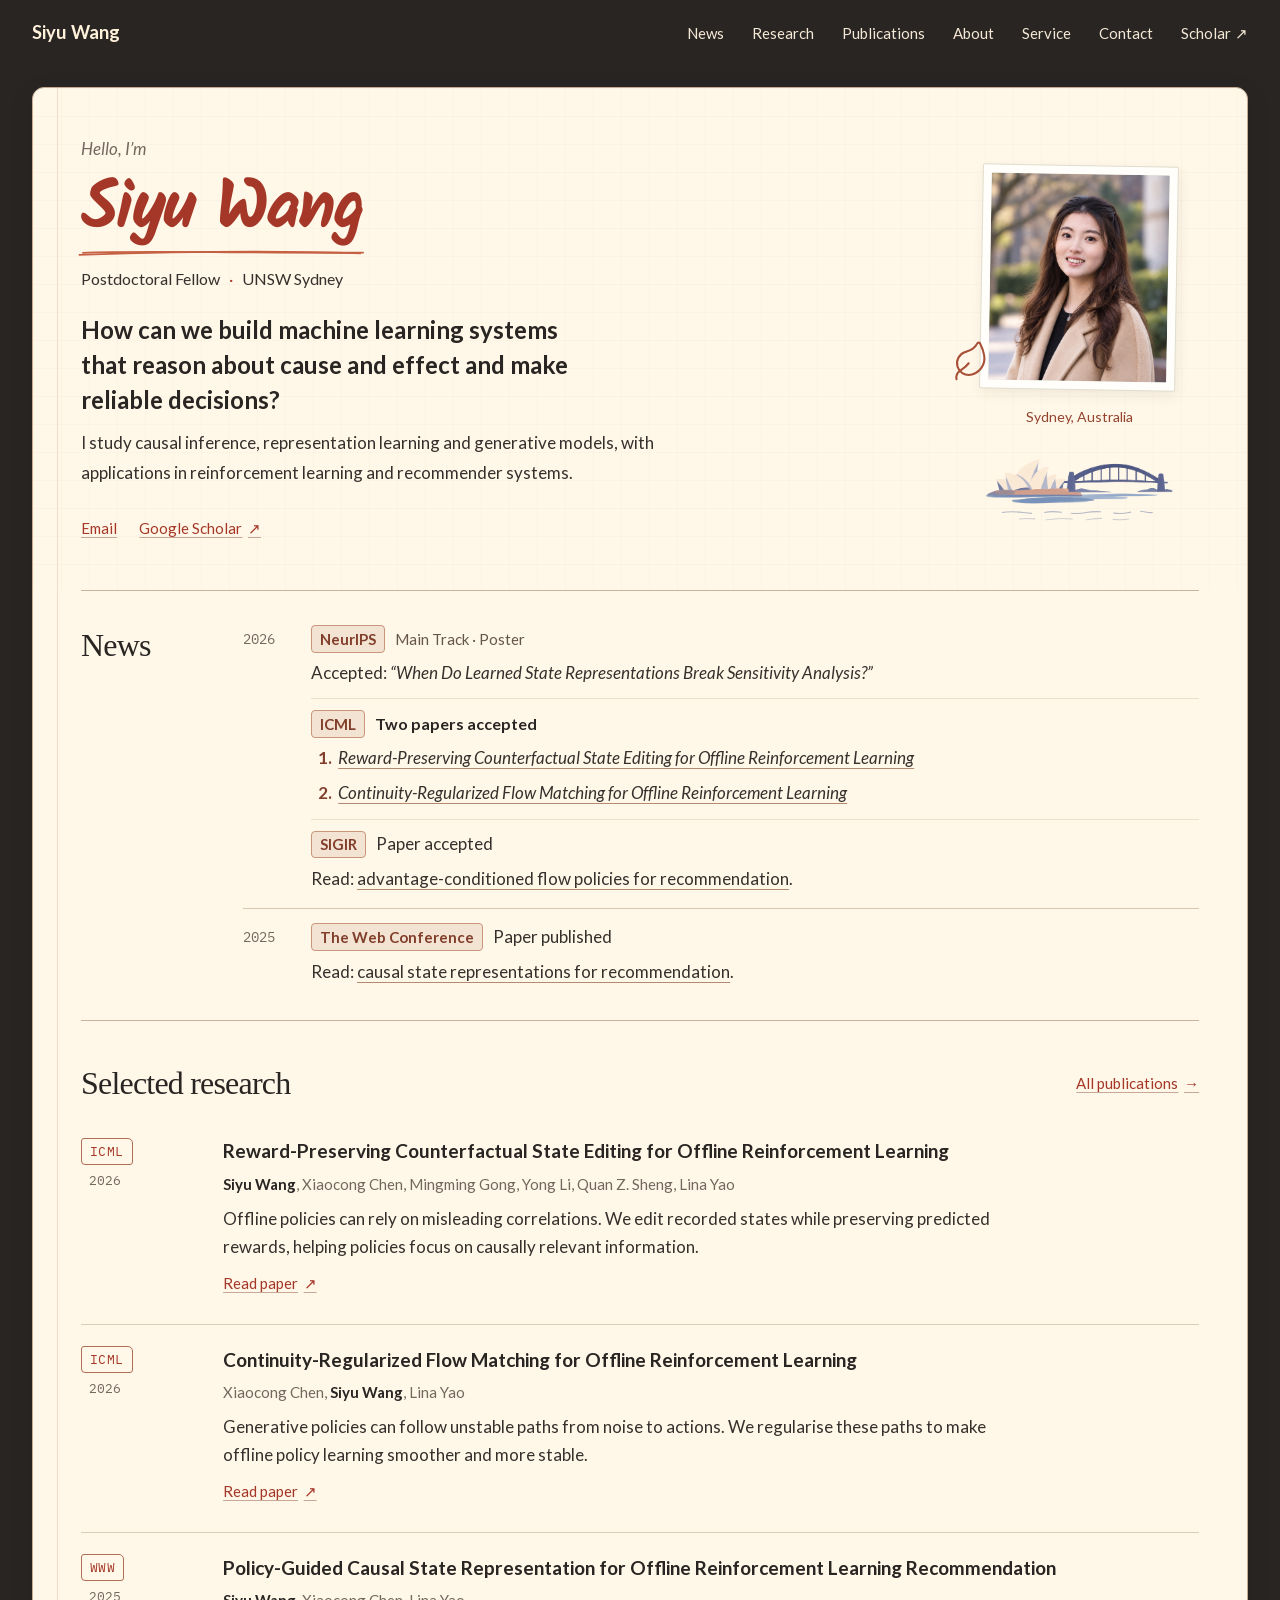
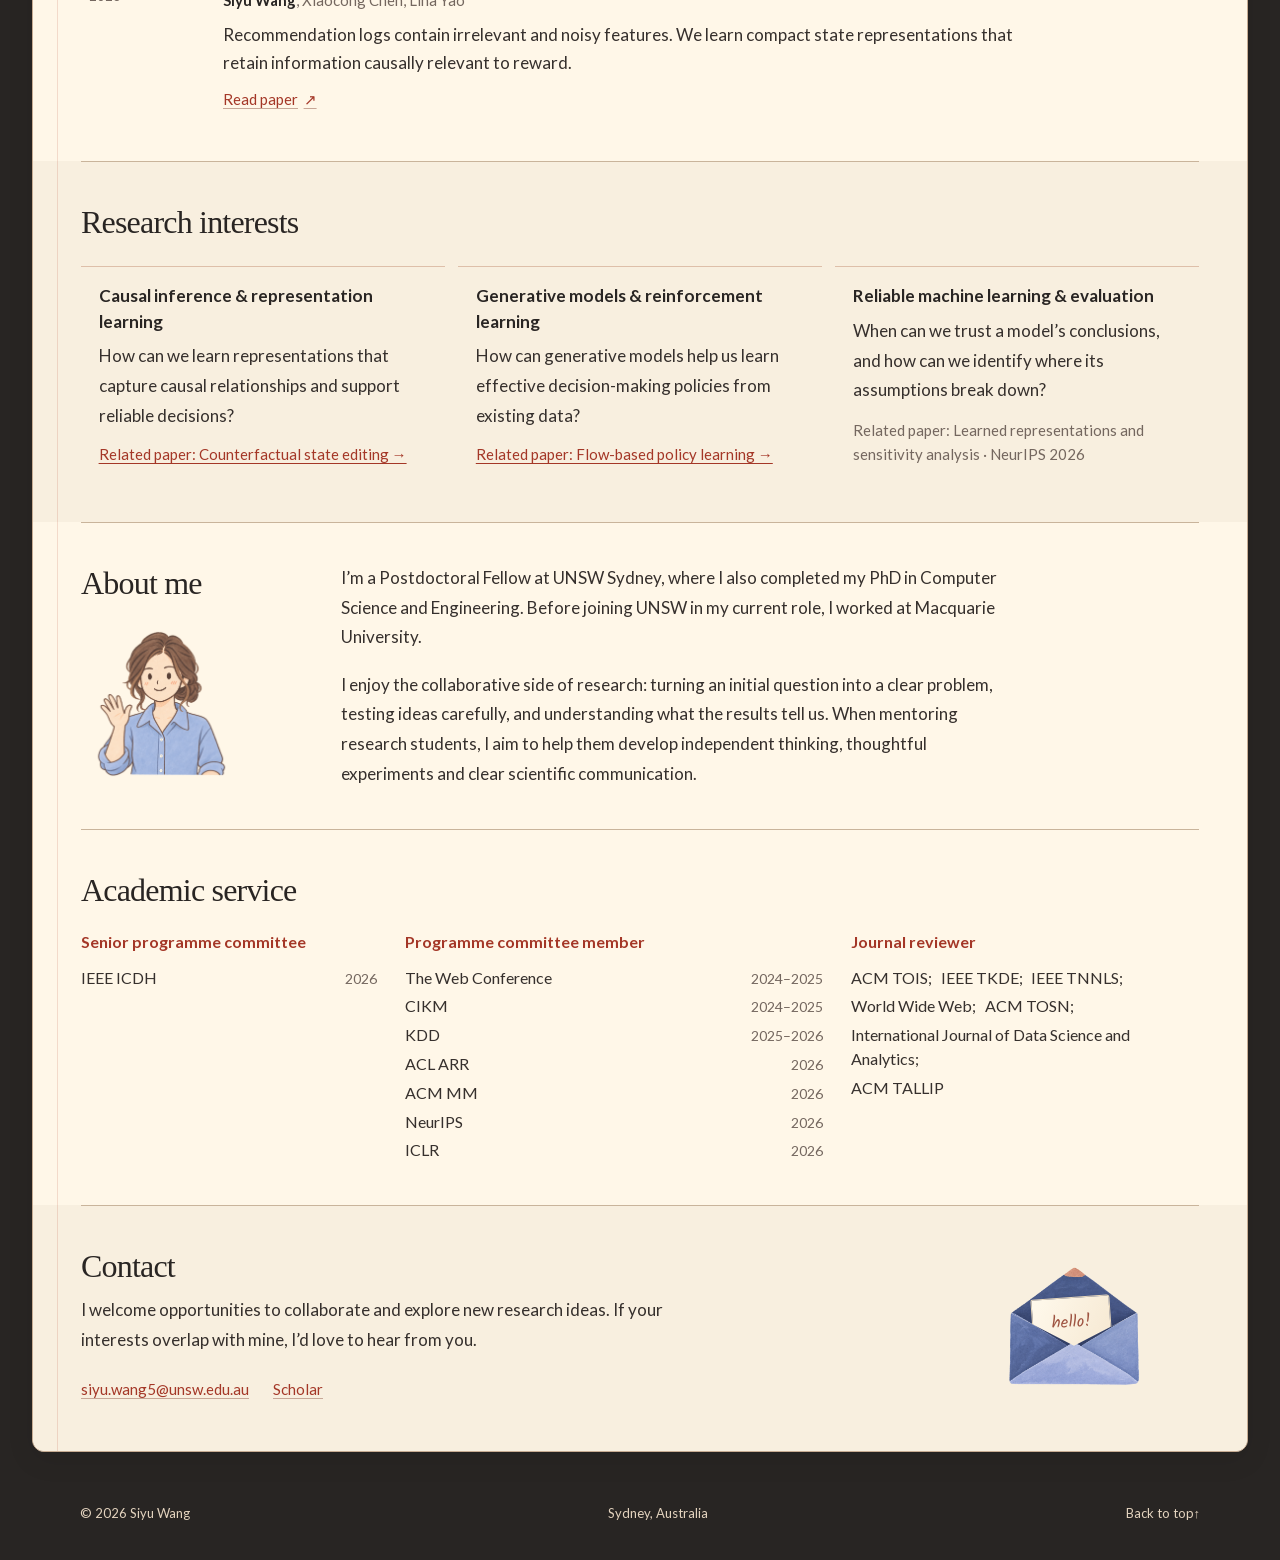
==== commit 0ccfeefe: "Clarify news venues and individual ICML papers" ====
--- a/index.html
+++ b/index.html
@@ -14,7 +14,7 @@
     <link rel="preload" href="assets/fonts/Kalam-Bold.ttf" as="font" type="font/ttf" crossorigin>
     <link rel="preload" href="assets/fonts/Lato-Regular.woff2" as="font" type="font/woff2" crossorigin>
     <link rel="stylesheet" href="assets/css/research.css?v=15">
-    <link rel="stylesheet" href="assets/css/notebook.css?v=18">
+    <link rel="stylesheet" href="assets/css/notebook.css?v=19">
     <script type="application/ld+json">
       {
         "@context": "https://schema.org",
@@ -139,13 +139,19 @@
                 <time class="news-year" id="news-2026" datetime="2026">2026</time>
                 <ol class="news-list">
                   <li class="news-item reveal">
-                    <p><strong>NeurIPS.</strong> Accepted: <cite>“When Do Learned State Representations Break Sensitivity Analysis?”</cite></p>
-                  </li>
-                  <li class="news-item reveal">
-                    <p><strong>ICML.</strong> Two papers accepted: <a href="https://proceedings.mlr.press/v306/wang26s.html" target="_blank" rel="noopener">counterfactual state editing</a> and <a href="https://proceedings.mlr.press/v306/chen26ep.html" target="_blank" rel="noopener">continuity-regularized flow matching</a>.</p>
-                  </li>
-                  <li class="news-item reveal">
-                    <p><strong>SIGIR.</strong> Accepted: <a href="https://doi.org/10.1145/3805712.3809626" target="_blank" rel="noopener">advantage-conditioned flow policies for recommendation</a>.</p>
+                    <p class="news-announcement"><strong class="news-venue">NeurIPS</strong> <span class="news-track">Main Track · Poster</span></p>
+                    <p>Accepted: <cite>“When Do Learned State Representations Break Sensitivity Analysis?”</cite></p>
+                  </li>
+                  <li class="news-item reveal">
+                    <p class="news-announcement"><strong class="news-venue">ICML</strong> <strong class="news-count">Two papers accepted</strong></p>
+                    <ol class="news-papers">
+                      <li><a href="https://proceedings.mlr.press/v306/wang26s.html" target="_blank" rel="noopener"><cite>Reward-Preserving Counterfactual State Editing for Offline Reinforcement Learning</cite></a></li>
+                      <li><a href="https://proceedings.mlr.press/v306/chen26ep.html" target="_blank" rel="noopener"><cite>Continuity-Regularized Flow Matching for Offline Reinforcement Learning</cite></a></li>
+                    </ol>
+                  </li>
+                  <li class="news-item reveal">
+                    <p class="news-announcement"><strong class="news-venue">SIGIR</strong> <span>Paper accepted</span></p>
+                    <p>Read: <a href="https://doi.org/10.1145/3805712.3809626" target="_blank" rel="noopener">advantage-conditioned flow policies for recommendation</a>.</p>
                   </li>
                 </ol>
               </div>
@@ -153,7 +159,8 @@
                 <time class="news-year" id="news-2025" datetime="2025">2025</time>
                 <ol class="news-list">
                   <li class="news-item reveal">
-                    <p><strong>The Web Conference.</strong> Published: <a href="https://doi.org/10.1145/3696410.3714562" target="_blank" rel="noopener">causal state representations for recommendation</a>.</p>
+                    <p class="news-announcement"><strong class="news-venue">The Web Conference</strong> <span>Paper published</span></p>
+                    <p>Read: <a href="https://doi.org/10.1145/3696410.3714562" target="_blank" rel="noopener">causal state representations for recommendation</a>.</p>
                   </li>
                 </ol>
               </div>
--- a/assets/css/notebook.css
+++ b/assets/css/notebook.css
@@ -511,3 +511,14 @@
 @media (max-width: 560px) {
   .hero-role { font-size: 0.9375rem; }
 }
+
+/* News: distinct venues and individually readable paper announcements. */
+.news-item .news-announcement { display: flex; flex-wrap: wrap; align-items: baseline; gap: 0.35rem 0.65rem; margin-bottom: 0.4rem; }
+.news-item .news-venue { display: inline-block; padding: 0.1rem 0.5rem; border: 1px solid #c9957b; border-radius: 4px; background: #f3e3d3; color: #813e2b; font-size: 0.9375rem; line-height: 1.5; }
+.news-track { color: #65564c; font-size: 0.9375rem; }
+.news-item .news-count { font-size: 1rem; }
+.news-papers { margin: 0; padding-left: 1.5rem; font-size: 1rem; line-height: 1.7; }
+.news-papers li { padding-left: 0.2rem; }
+.news-papers li + li { margin-top: 0.4rem; }
+.news-papers li::marker { color: #813e2b; font-weight: 700; }
+@media (min-width: 1024px) { .news-papers { font-size: 1.0625rem; } }
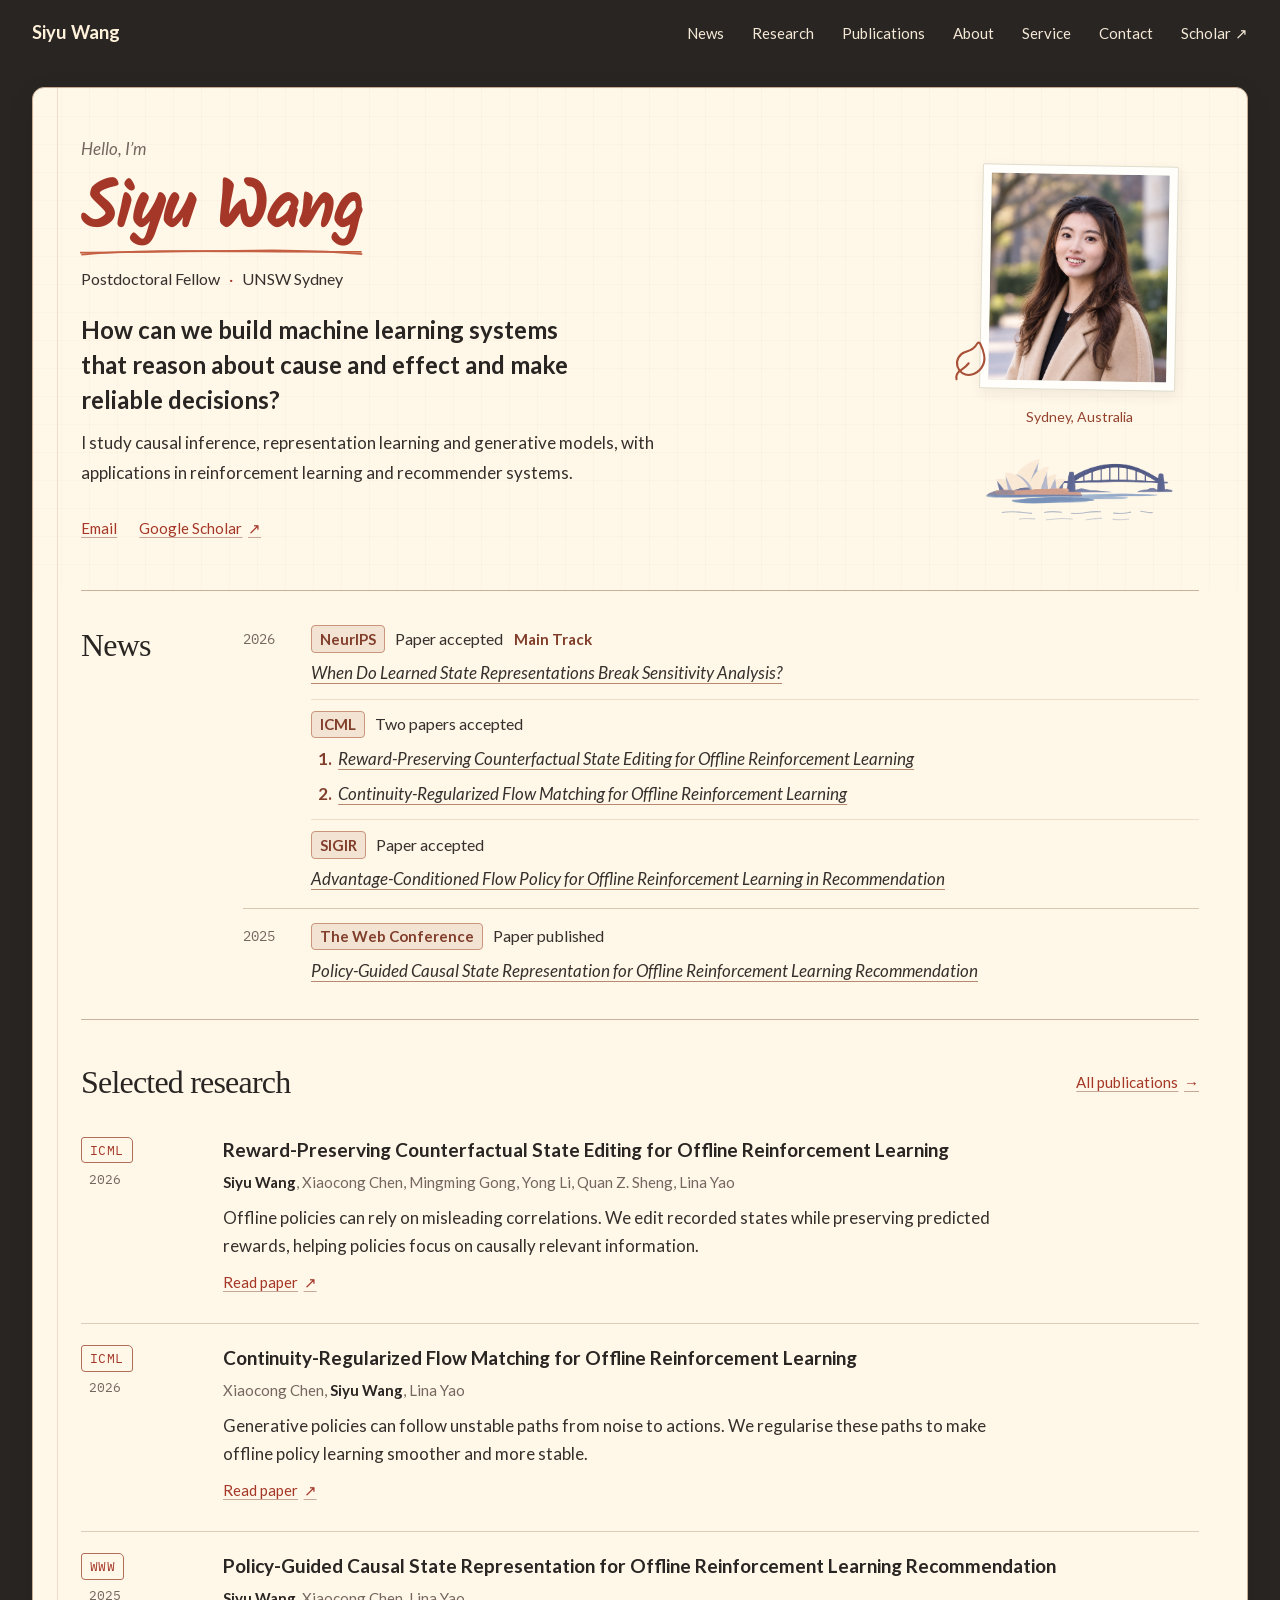
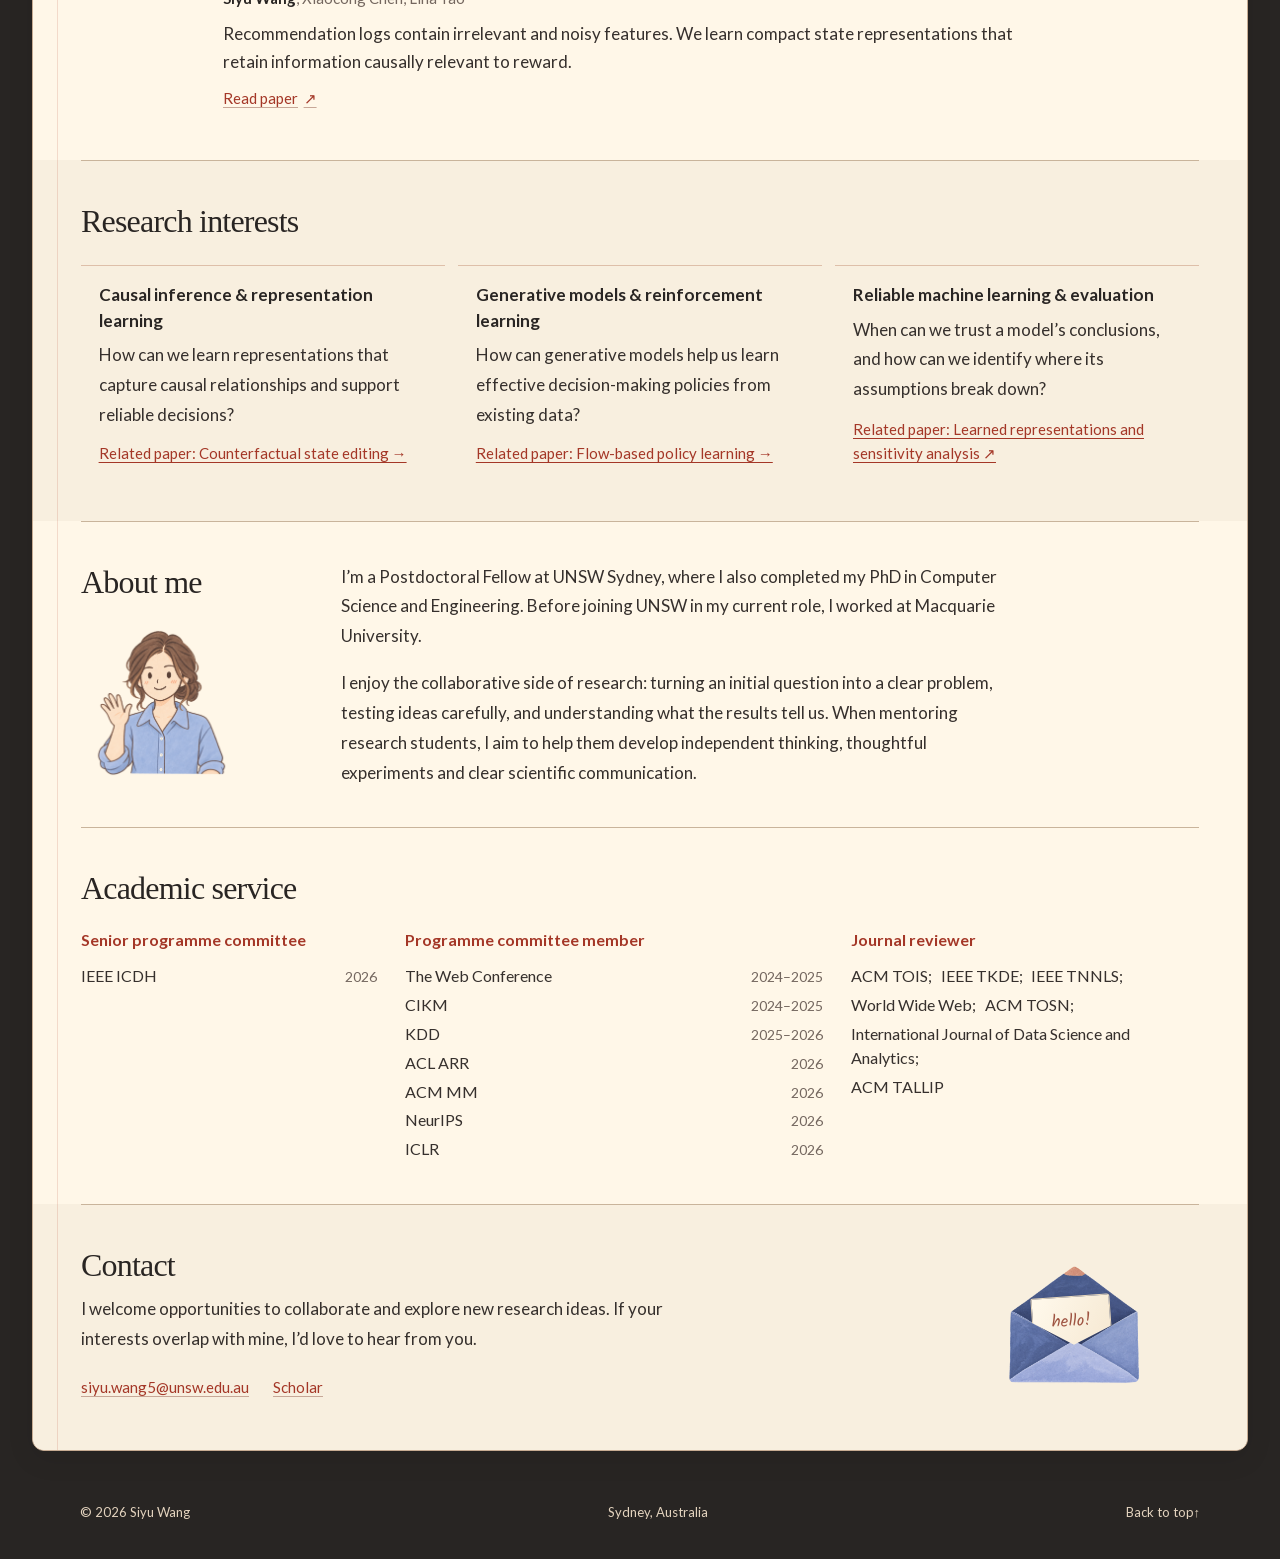
==== commit 25af8782: "Unify news formatting and link NeurIPS conference page" ====
--- a/index.html
+++ b/index.html
@@ -14,7 +14,7 @@
     <link rel="preload" href="assets/fonts/Kalam-Bold.ttf" as="font" type="font/ttf" crossorigin>
     <link rel="preload" href="assets/fonts/Lato-Regular.woff2" as="font" type="font/woff2" crossorigin>
     <link rel="stylesheet" href="assets/css/research.css?v=15">
-    <link rel="stylesheet" href="assets/css/notebook.css?v=19">
+    <link rel="stylesheet" href="assets/css/notebook.css?v=20">
     <script type="application/ld+json">
       {
         "@context": "https://schema.org",
@@ -139,19 +139,19 @@
                 <time class="news-year" id="news-2026" datetime="2026">2026</time>
                 <ol class="news-list">
                   <li class="news-item reveal">
-                    <p class="news-announcement"><strong class="news-venue">NeurIPS</strong> <span class="news-track">Main Track · Poster</span></p>
-                    <p>Accepted: <cite>“When Do Learned State Representations Break Sensitivity Analysis?”</cite></p>
-                  </li>
-                  <li class="news-item reveal">
-                    <p class="news-announcement"><strong class="news-venue">ICML</strong> <strong class="news-count">Two papers accepted</strong></p>
+                    <p class="news-announcement"><strong class="news-venue">NeurIPS</strong> <span class="news-status">Paper accepted</span> <strong class="news-track">Main Track</strong></p>
+                    <p><a href="https://nips.cc/virtual/2026/loc/sydney/poster/150594" target="_blank" rel="noopener"><cite>When Do Learned State Representations Break Sensitivity Analysis?</cite></a></p>
+                  </li>
+                  <li class="news-item reveal">
+                    <p class="news-announcement"><strong class="news-venue">ICML</strong> <span class="news-status">Two papers accepted</span></p>
                     <ol class="news-papers">
                       <li><a href="https://proceedings.mlr.press/v306/wang26s.html" target="_blank" rel="noopener"><cite>Reward-Preserving Counterfactual State Editing for Offline Reinforcement Learning</cite></a></li>
                       <li><a href="https://proceedings.mlr.press/v306/chen26ep.html" target="_blank" rel="noopener"><cite>Continuity-Regularized Flow Matching for Offline Reinforcement Learning</cite></a></li>
                     </ol>
                   </li>
                   <li class="news-item reveal">
-                    <p class="news-announcement"><strong class="news-venue">SIGIR</strong> <span>Paper accepted</span></p>
-                    <p>Read: <a href="https://doi.org/10.1145/3805712.3809626" target="_blank" rel="noopener">advantage-conditioned flow policies for recommendation</a>.</p>
+                    <p class="news-announcement"><strong class="news-venue">SIGIR</strong> <span class="news-status">Paper accepted</span></p>
+                    <p><a href="https://doi.org/10.1145/3805712.3809626" target="_blank" rel="noopener"><cite>Advantage-Conditioned Flow Policy for Offline Reinforcement Learning in Recommendation</cite></a></p>
                   </li>
                 </ol>
               </div>
@@ -159,8 +159,8 @@
                 <time class="news-year" id="news-2025" datetime="2025">2025</time>
                 <ol class="news-list">
                   <li class="news-item reveal">
-                    <p class="news-announcement"><strong class="news-venue">The Web Conference</strong> <span>Paper published</span></p>
-                    <p>Read: <a href="https://doi.org/10.1145/3696410.3714562" target="_blank" rel="noopener">causal state representations for recommendation</a>.</p>
+                    <p class="news-announcement"><strong class="news-venue">The Web Conference</strong> <span class="news-status">Paper published</span></p>
+                    <p><a href="https://doi.org/10.1145/3696410.3714562" target="_blank" rel="noopener"><cite>Policy-Guided Causal State Representation for Offline Reinforcement Learning Recommendation</cite></a></p>
                   </li>
                 </ol>
               </div>
@@ -212,7 +212,7 @@
           <ul class="interest-list">
             <li class="reveal"><strong>Causal inference &amp; representation learning</strong><p>How can we learn representations that capture causal relationships and support reliable decisions?</p><a class="interest-link" href="#paper-counterfactual">Related paper: Counterfactual state editing →</a></li>
             <li class="reveal"><strong>Generative models &amp; reinforcement learning</strong><p>How can generative models help us learn effective decision-making policies from existing data?</p><a class="interest-link" href="#paper-flow">Related paper: Flow-based policy learning →</a></li>
-            <li class="reveal"><strong>Reliable machine learning &amp; evaluation</strong><p>When can we trust a model’s conclusions, and how can we identify where its assumptions break down?</p><p class="interest-note">Related paper: Learned representations and sensitivity analysis · NeurIPS 2026</p></li>
+            <li class="reveal"><strong>Reliable machine learning &amp; evaluation</strong><p>When can we trust a model’s conclusions, and how can we identify where its assumptions break down?</p><a class="interest-link" href="https://nips.cc/virtual/2026/loc/sydney/poster/150594" target="_blank" rel="noopener">Related paper: Learned representations and sensitivity analysis ↗</a></li>
           </ul>
         </div>
       </section>
--- a/assets/css/notebook.css
+++ b/assets/css/notebook.css
@@ -516,7 +516,8 @@
 .news-item .news-announcement { display: flex; flex-wrap: wrap; align-items: baseline; gap: 0.35rem 0.65rem; margin-bottom: 0.4rem; }
 .news-item .news-venue { display: inline-block; padding: 0.1rem 0.5rem; border: 1px solid #c9957b; border-radius: 4px; background: #f3e3d3; color: #813e2b; font-size: 0.9375rem; line-height: 1.5; }
 .news-track { color: #65564c; font-size: 0.9375rem; }
-.news-item .news-count { font-size: 1rem; }
+.news-item .news-status { font-size: 1rem; font-weight: 400; }
+.news-item .news-track { color: #813e2b; font-weight: 700; }
 .news-papers { margin: 0; padding-left: 1.5rem; font-size: 1rem; line-height: 1.7; }
 .news-papers li { padding-left: 0.2rem; }
 .news-papers li + li { margin-top: 0.4rem; }
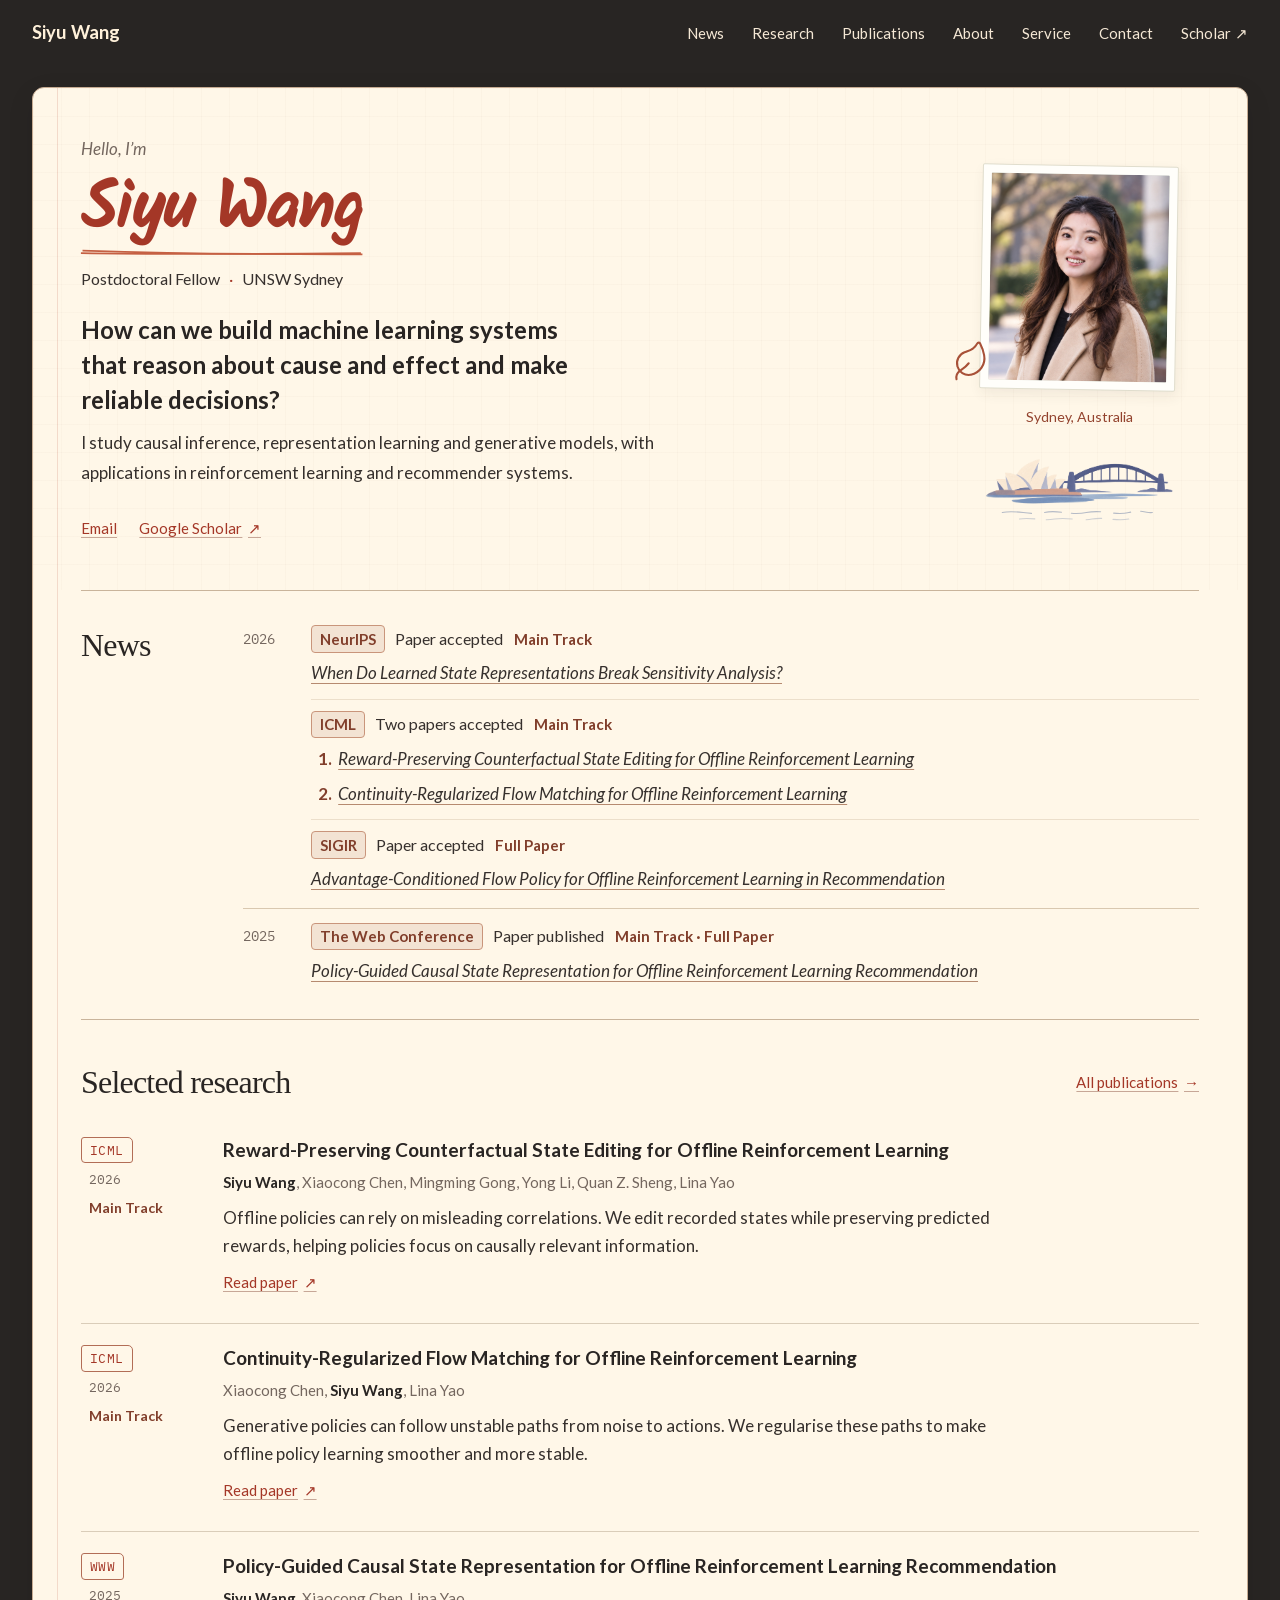
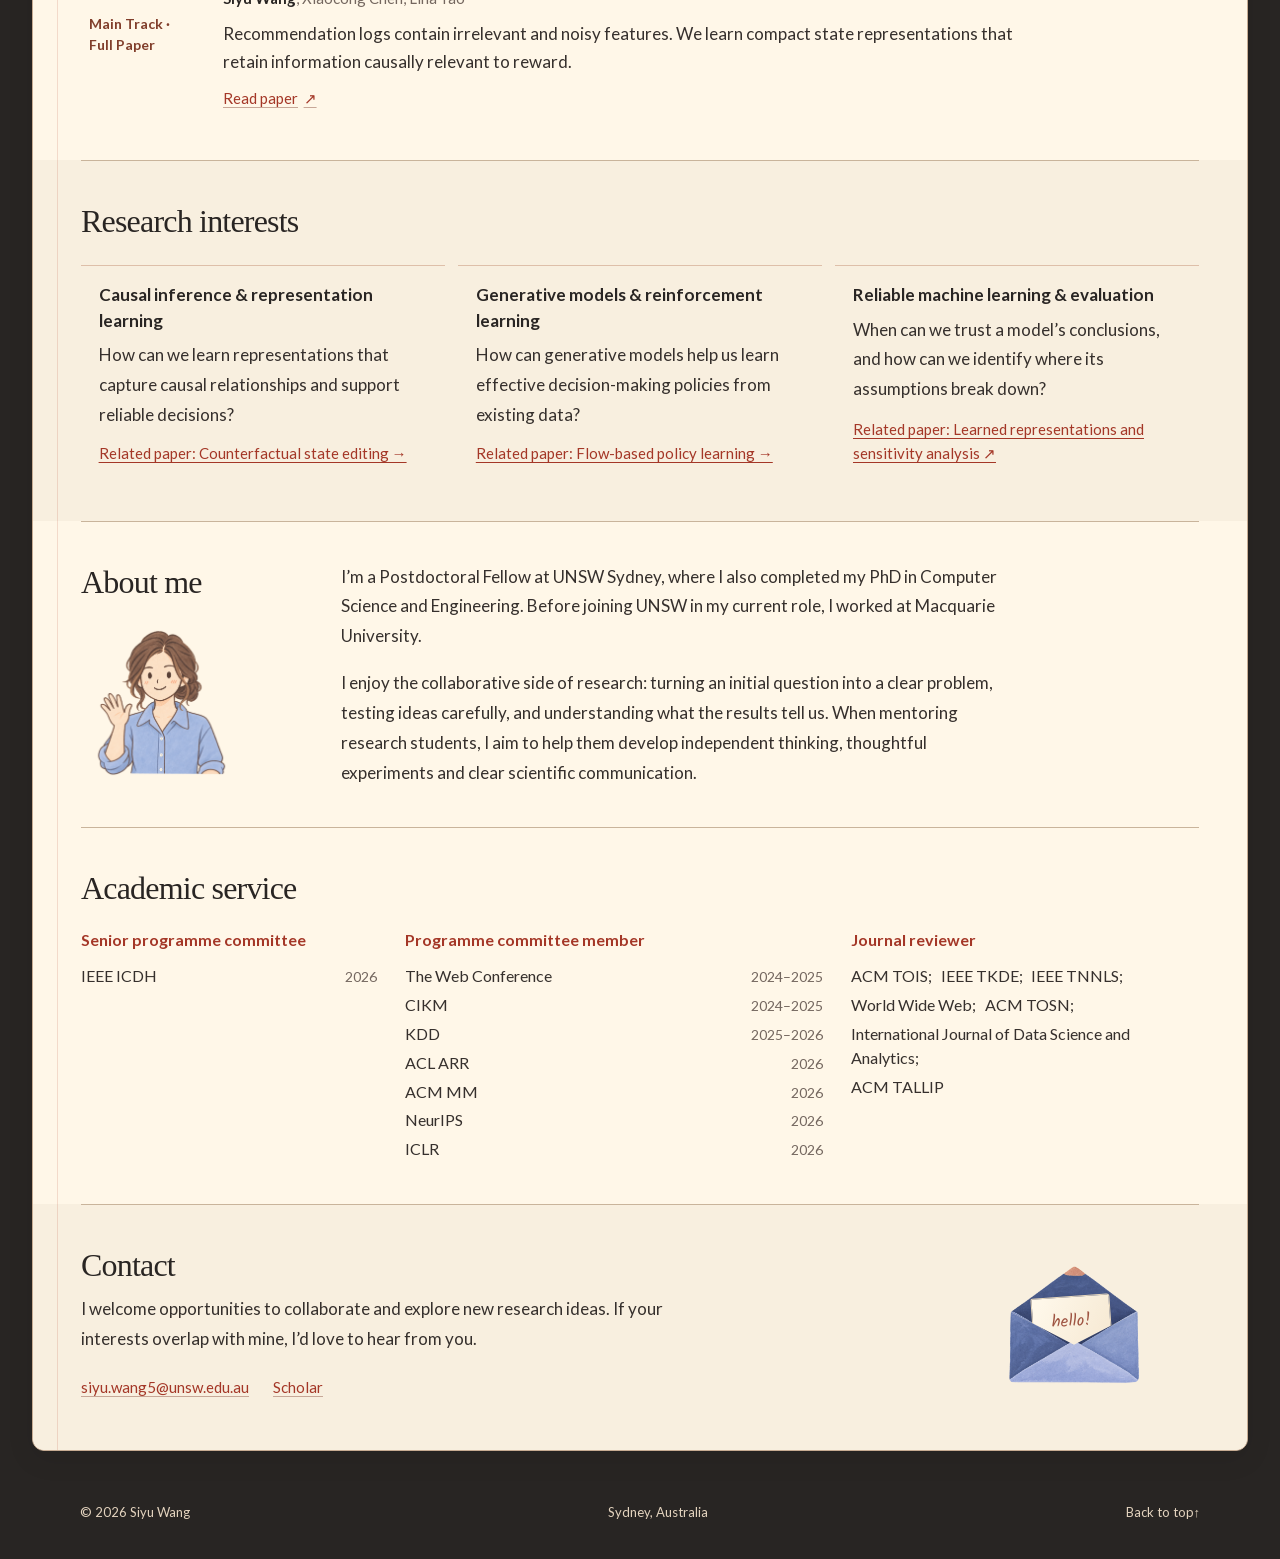
==== commit 7febabb3: "Label verified ICML SIGIR and WWW research paper tracks" ====
--- a/index.html
+++ b/index.html
@@ -14,7 +14,7 @@
     <link rel="preload" href="assets/fonts/Kalam-Bold.ttf" as="font" type="font/ttf" crossorigin>
     <link rel="preload" href="assets/fonts/Lato-Regular.woff2" as="font" type="font/woff2" crossorigin>
     <link rel="stylesheet" href="assets/css/research.css?v=15">
-    <link rel="stylesheet" href="assets/css/notebook.css?v=20">
+    <link rel="stylesheet" href="assets/css/notebook.css?v=21">
     <script type="application/ld+json">
       {
         "@context": "https://schema.org",
@@ -143,14 +143,14 @@
                     <p><a href="https://nips.cc/virtual/2026/loc/sydney/poster/150594" target="_blank" rel="noopener"><cite>When Do Learned State Representations Break Sensitivity Analysis?</cite></a></p>
                   </li>
                   <li class="news-item reveal">
-                    <p class="news-announcement"><strong class="news-venue">ICML</strong> <span class="news-status">Two papers accepted</span></p>
+                    <p class="news-announcement"><strong class="news-venue">ICML</strong> <span class="news-status">Two papers accepted</span> <strong class="news-track">Main Track</strong></p>
                     <ol class="news-papers">
                       <li><a href="https://proceedings.mlr.press/v306/wang26s.html" target="_blank" rel="noopener"><cite>Reward-Preserving Counterfactual State Editing for Offline Reinforcement Learning</cite></a></li>
                       <li><a href="https://proceedings.mlr.press/v306/chen26ep.html" target="_blank" rel="noopener"><cite>Continuity-Regularized Flow Matching for Offline Reinforcement Learning</cite></a></li>
                     </ol>
                   </li>
                   <li class="news-item reveal">
-                    <p class="news-announcement"><strong class="news-venue">SIGIR</strong> <span class="news-status">Paper accepted</span></p>
+                    <p class="news-announcement"><strong class="news-venue">SIGIR</strong> <span class="news-status">Paper accepted</span> <strong class="news-track">Full Paper</strong></p>
                     <p><a href="https://doi.org/10.1145/3805712.3809626" target="_blank" rel="noopener"><cite>Advantage-Conditioned Flow Policy for Offline Reinforcement Learning in Recommendation</cite></a></p>
                   </li>
                 </ol>
@@ -159,7 +159,7 @@
                 <time class="news-year" id="news-2025" datetime="2025">2025</time>
                 <ol class="news-list">
                   <li class="news-item reveal">
-                    <p class="news-announcement"><strong class="news-venue">The Web Conference</strong> <span class="news-status">Paper published</span></p>
+                    <p class="news-announcement"><strong class="news-venue">The Web Conference</strong> <span class="news-status">Paper published</span> <strong class="news-track">Main Track · Full Paper</strong></p>
                     <p><a href="https://doi.org/10.1145/3696410.3714562" target="_blank" rel="noopener"><cite>Policy-Guided Causal State Representation for Offline Reinforcement Learning Recommendation</cite></a></p>
                   </li>
                 </ol>
@@ -180,21 +180,21 @@
 
           <ol class="paper-list paper-list-featured">
             <li class="paper reveal" id="paper-counterfactual">
-              <div class="paper-meta"><span>ICML</span><span>2026</span></div>
+              <div class="paper-meta"><span>ICML</span><span>2026</span><span class="paper-track">Main Track</span></div>
               <h3><a href="https://proceedings.mlr.press/v306/wang26s.html" target="_blank" rel="noopener">Reward-Preserving Counterfactual State Editing for Offline Reinforcement Learning</a></h3>
               <p class="paper-authors"><strong>Siyu Wang</strong>, Xiaocong Chen, Mingming Gong, Yong Li, Quan Z. Sheng, Lina Yao</p>
               <p>Offline policies can rely on misleading correlations. We edit recorded states while preserving predicted rewards, helping policies focus on causally relevant information.</p>
               <a class="paper-link" href="https://proceedings.mlr.press/v306/wang26s.html" target="_blank" rel="noopener" aria-label="Read Reward-Preserving Counterfactual State Editing for Offline Reinforcement Learning">Read paper <span aria-hidden="true">↗</span></a>
             </li>
             <li class="paper reveal" id="paper-flow">
-              <div class="paper-meta"><span>ICML</span><span>2026</span></div>
+              <div class="paper-meta"><span>ICML</span><span>2026</span><span class="paper-track">Main Track</span></div>
               <h3><a href="https://proceedings.mlr.press/v306/chen26ep.html" target="_blank" rel="noopener">Continuity-Regularized Flow Matching for Offline Reinforcement Learning</a></h3>
               <p class="paper-authors">Xiaocong Chen, <strong>Siyu Wang</strong>, Lina Yao</p>
               <p>Generative policies can follow unstable paths from noise to actions. We regularise these paths to make offline policy learning smoother and more stable.</p>
               <a class="paper-link" href="https://proceedings.mlr.press/v306/chen26ep.html" target="_blank" rel="noopener" aria-label="Read Continuity-Regularized Flow Matching for Offline Reinforcement Learning">Read paper <span aria-hidden="true">↗</span></a>
             </li>
             <li class="paper reveal">
-              <div class="paper-meta"><span>WWW</span><span>2025</span></div>
+              <div class="paper-meta"><span>WWW</span><span>2025</span><span class="paper-track">Main Track · Full Paper</span></div>
               <h3><a href="https://doi.org/10.1145/3696410.3714562" target="_blank" rel="noopener">Policy-Guided Causal State Representation for Offline Reinforcement Learning Recommendation</a></h3>
               <p class="paper-authors"><strong>Siyu Wang</strong>, Xiaocong Chen, Lina Yao</p>
               <p>Recommendation logs contain irrelevant and noisy features. We learn compact state representations that retain information causally relevant to reward.</p>
--- a/assets/css/notebook.css
+++ b/assets/css/notebook.css
@@ -523,3 +523,6 @@
 .news-papers li + li { margin-top: 0.4rem; }
 .news-papers li::marker { color: #813e2b; font-weight: 700; }
 @media (min-width: 1024px) { .news-papers { font-size: 1.0625rem; } }
+
+.paper-meta .paper-track { font: 700 0.875rem/1.5 var(--sans); color: #813e2b; letter-spacing: 0; text-transform: none; }
+.archive-track { color: #813e2b; font-weight: 700; }
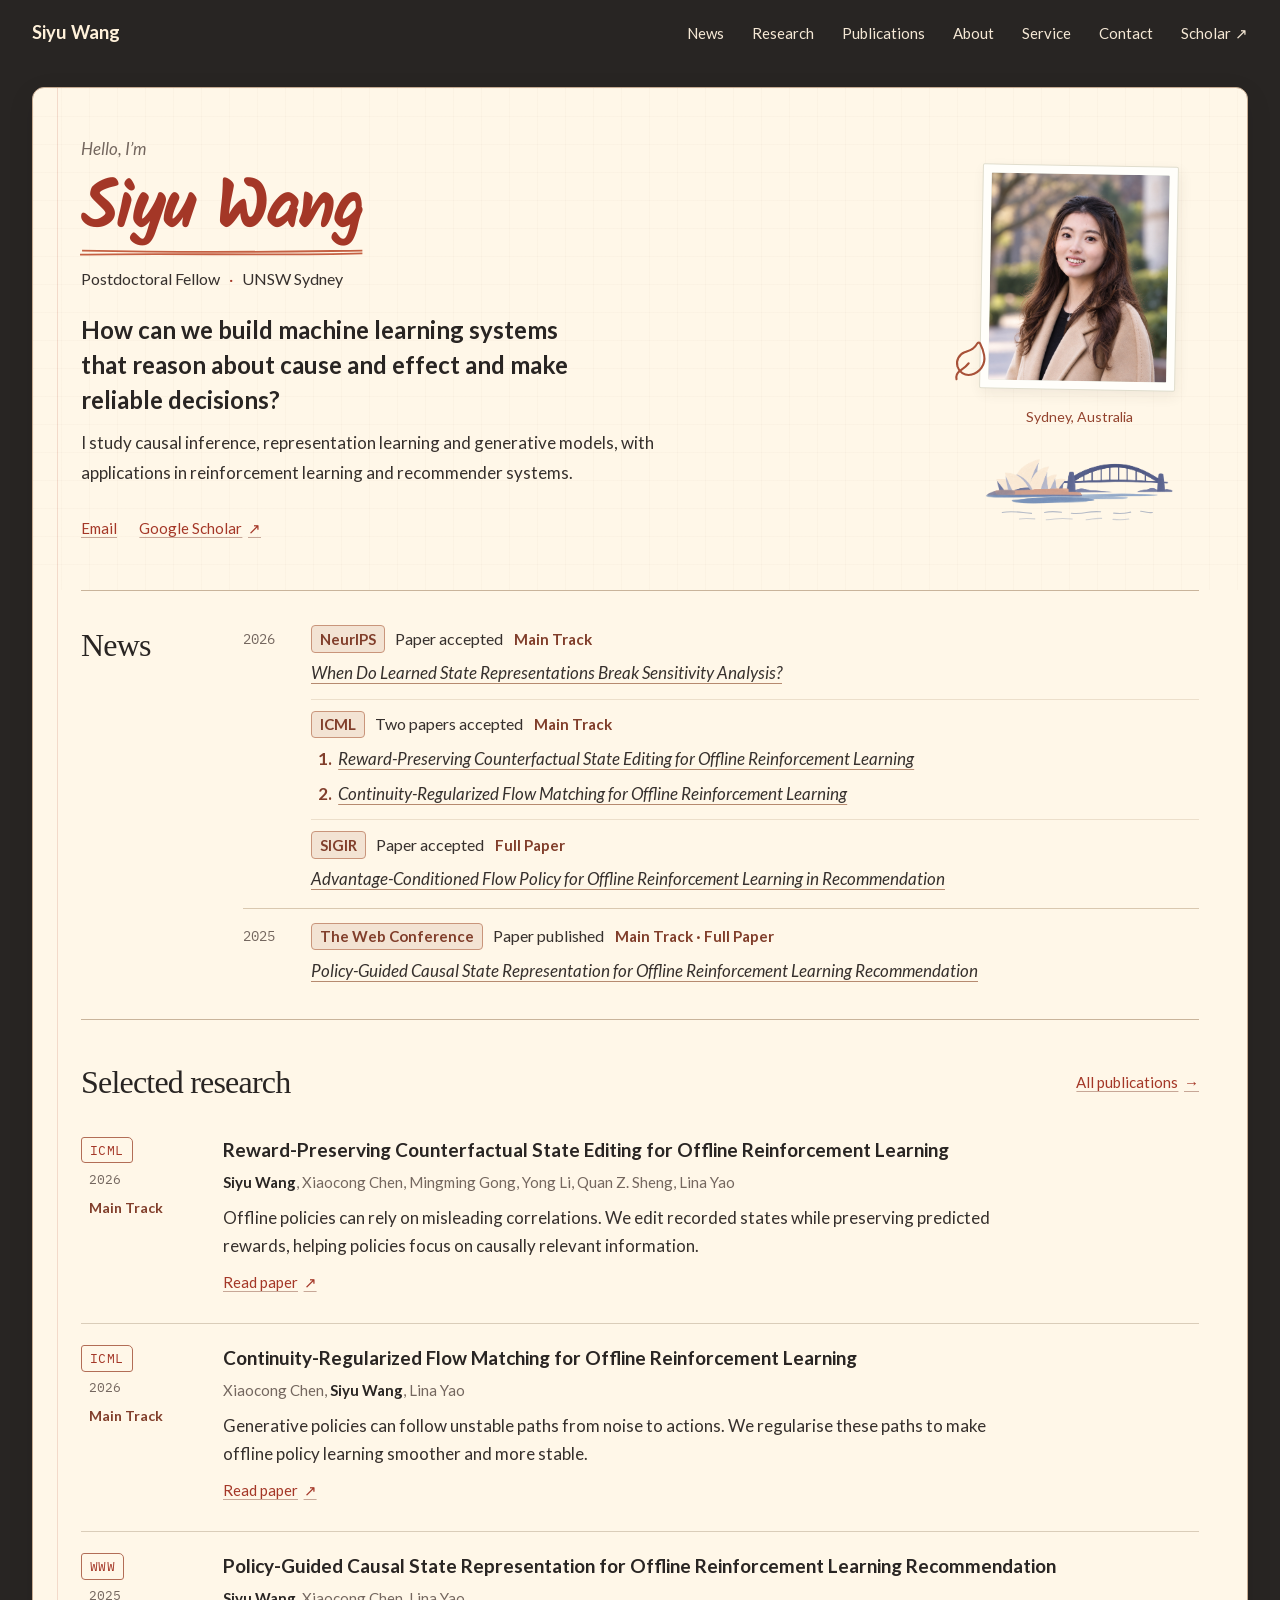
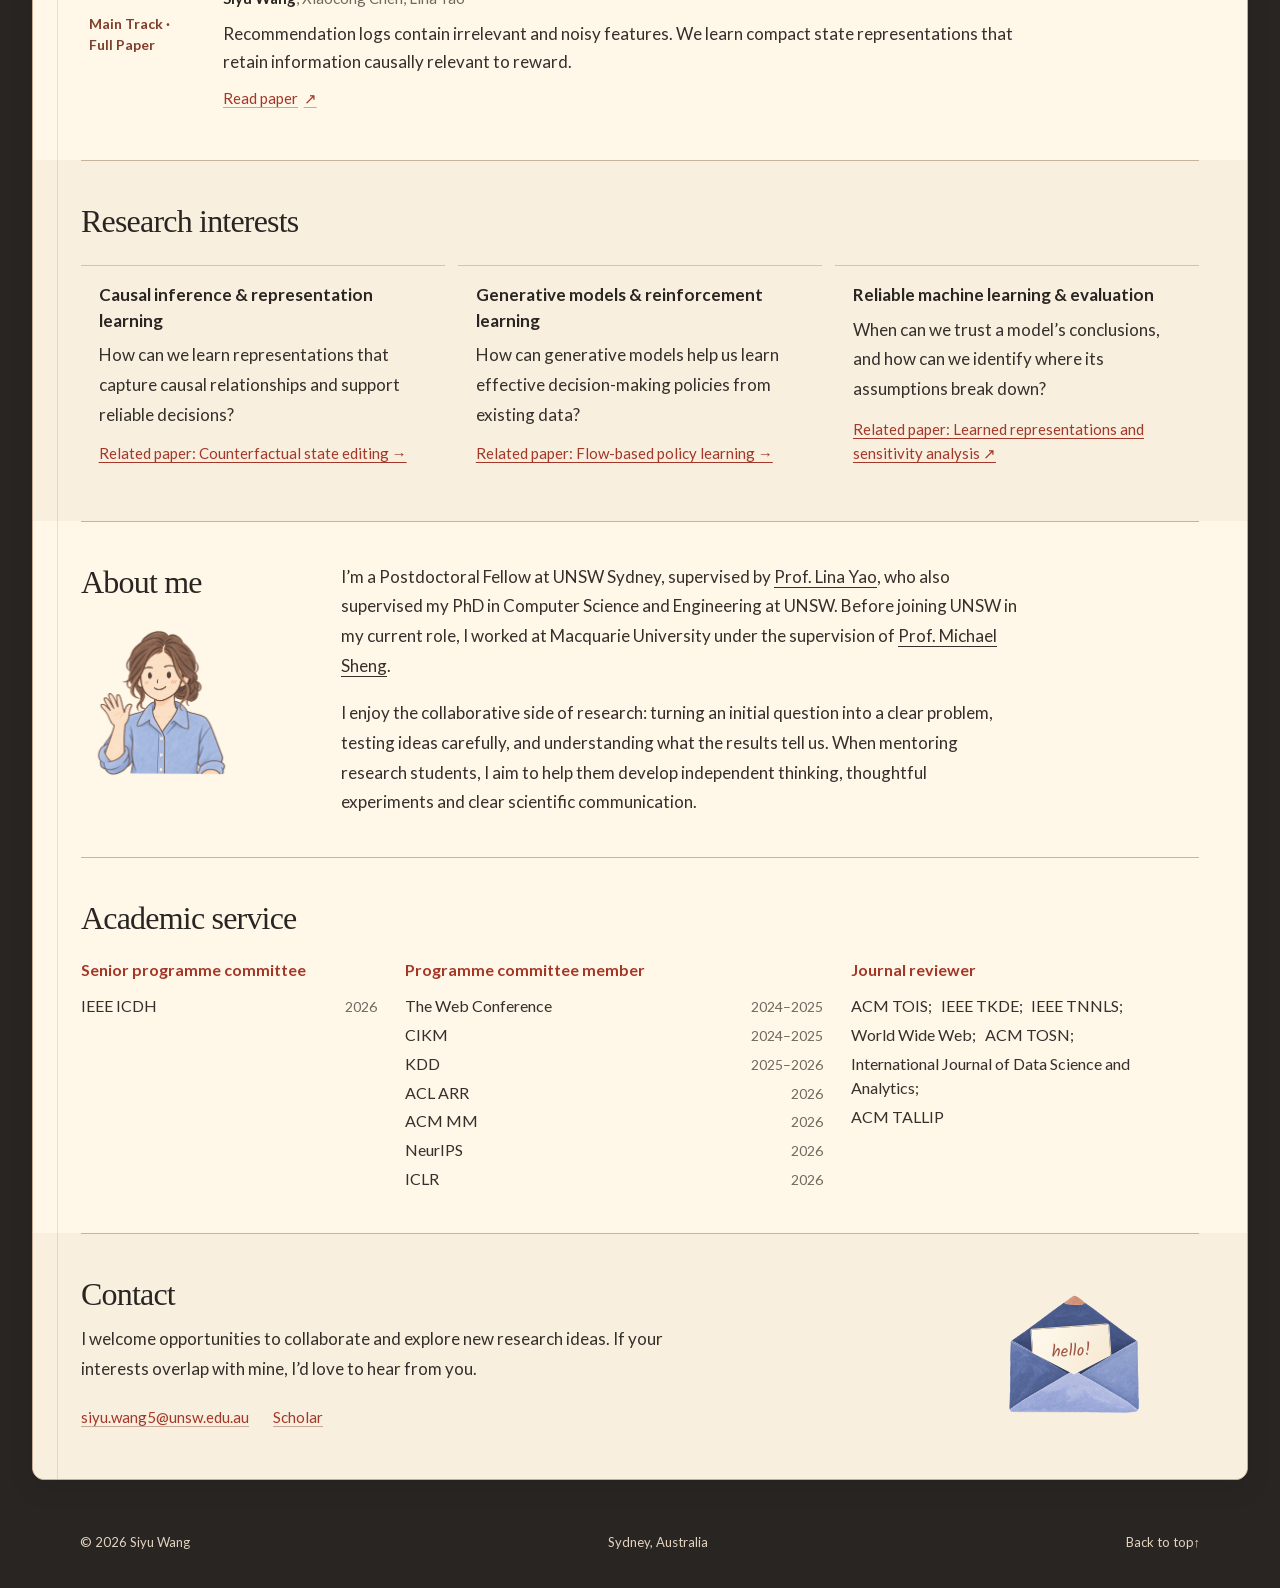
==== commit 92c2f3e7: "Add supervisors and profile links to About me" ====
--- a/index.html
+++ b/index.html
@@ -225,7 +225,7 @@
               <img class="personal-doodle" src="assets/images/siyu-cartoon-v6-soft.webp" alt="Soft painted cartoon of Siyu with a loose bun and blue shirt, smiling and waving" width="1254" height="1254" loading="lazy" decoding="async">
             </div>
             <div class="about-copy reveal">
-              <p>I’m a Postdoctoral Fellow at UNSW Sydney, where I also completed my PhD in Computer Science and Engineering. Before joining UNSW in my current role, I worked at Macquarie University.</p>
+              <p>I’m a Postdoctoral Fellow at UNSW Sydney, supervised by <a href="https://www.unsw.edu.au/staff/lina-yao" target="_blank" rel="noopener">Prof. Lina Yao</a>, who also supervised my PhD in Computer Science and Engineering at UNSW. Before joining UNSW in my current role, I worked at Macquarie University under the supervision of <a href="https://web.science.mq.edu.au/~qsheng/" target="_blank" rel="noopener">Prof. Michael Sheng</a>.</p>
               <p>I enjoy the collaborative side of research: turning an initial question into a clear problem, testing ideas carefully, and understanding what the results tell us. When mentoring research students, I aim to help them develop independent thinking, thoughtful experiments and clear scientific communication.</p>
             </div>
           </div>
